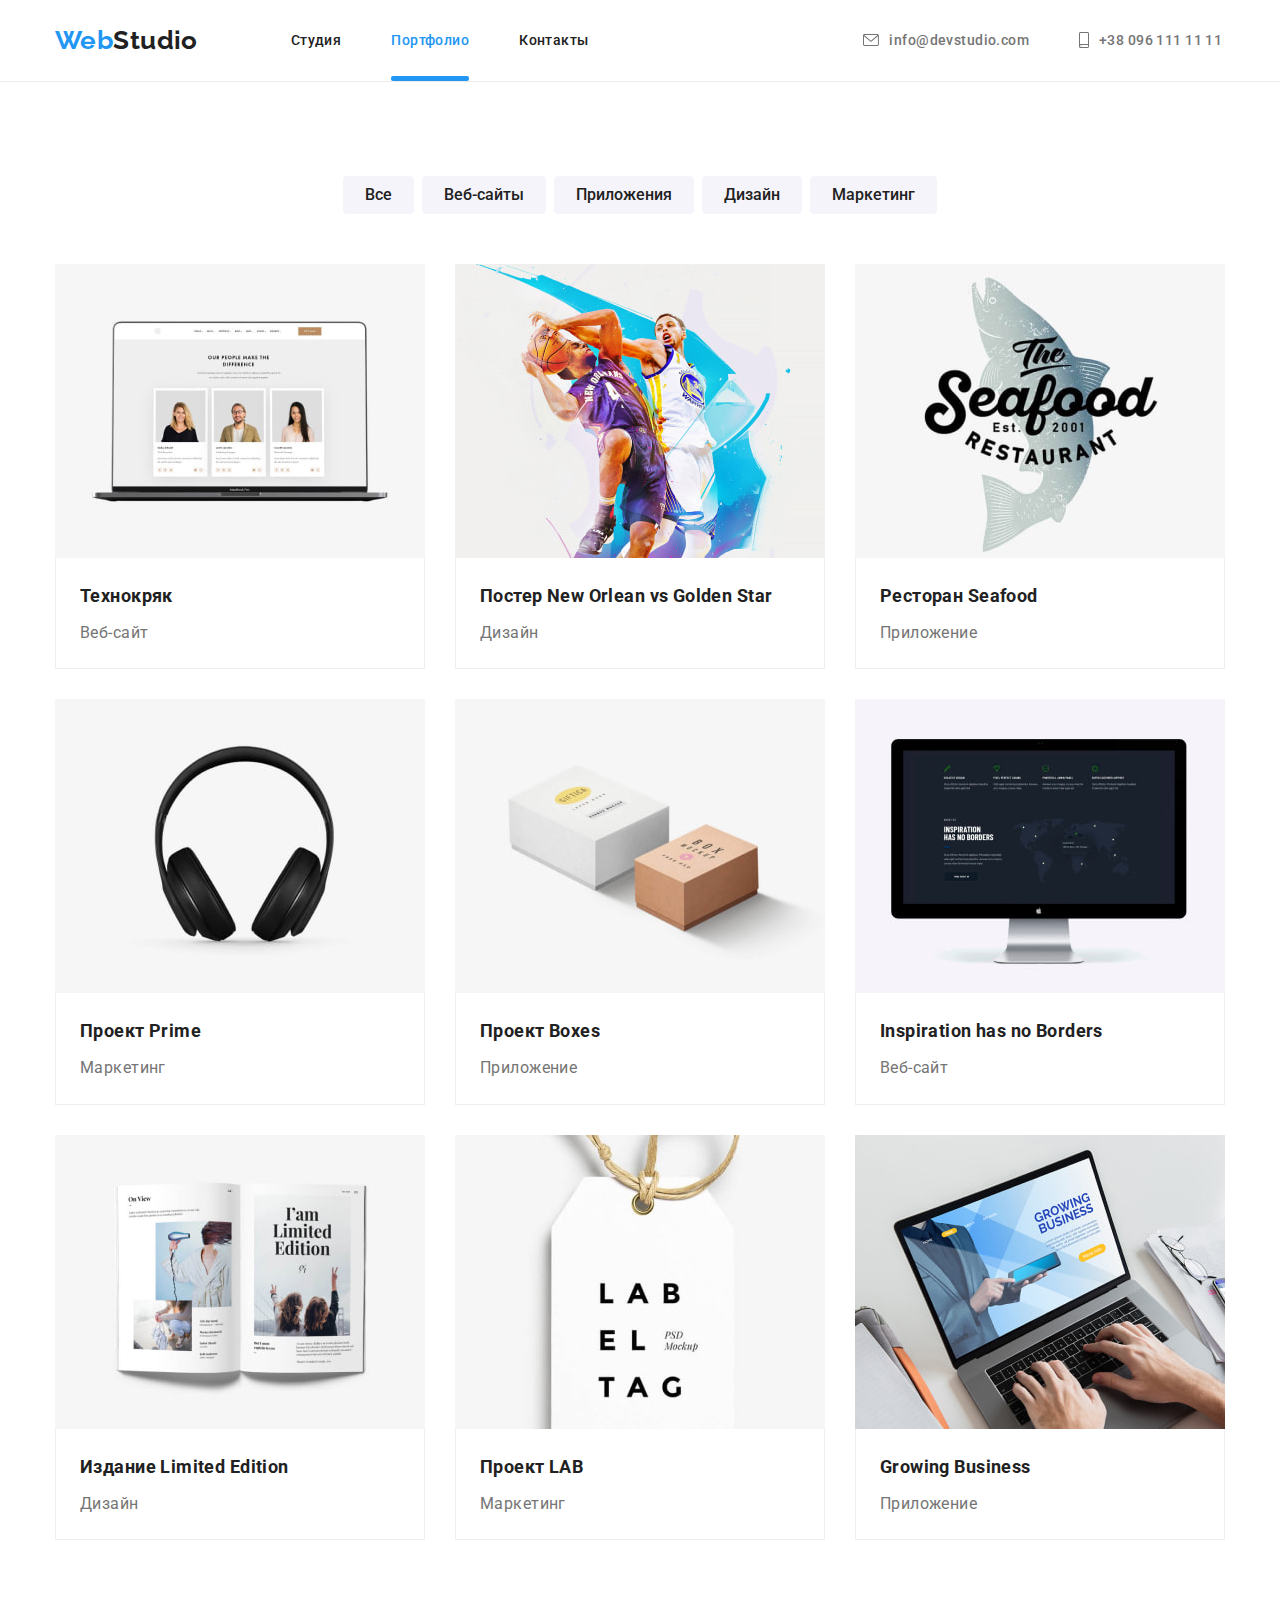
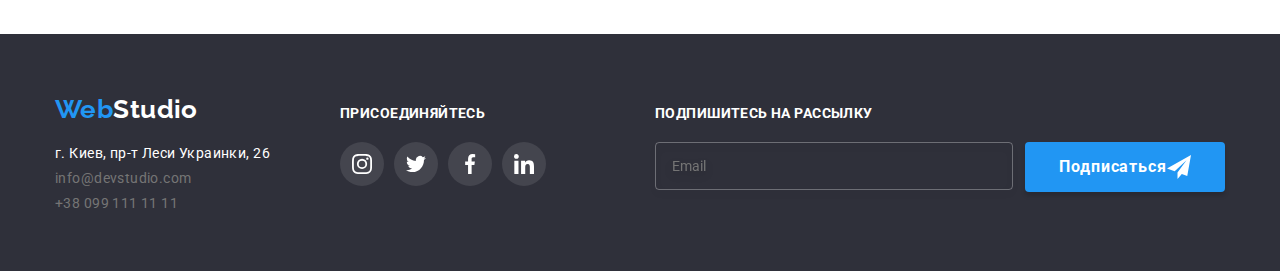
==== portfolio.html @ 483b67fe "hw8" ====
<!DOCTYPE html>
<html lang="ru">
<head>
    <meta charset="UTF-8">
    <meta http-equiv="X-UA-Compatible" content="IE=edge">
    <meta name="viewport" content="width=device-width, initial-scale=1.0">
    <title>WebStudio</title>
    
    <link rel="stylesheet" href="https://cdnjs.cloudflare.com/ajax/libs/modern-normalize/1.1.0/modern-normalize.min.css">

    <link rel="preconnect" href="https://fonts.googleapis.com">
    <link rel="preconnect" href="https://fonts.gstatic.com" crossorigin>
    <link href="https://fonts.googleapis.com/css2?family=Raleway:wght@700&family=Roboto:wght@400;500;700;900&display=swap" rel="stylesheet">

    <link rel="stylesheet" href="./css/main.min.css">
</head>
<body>
<!-- Шапка -->
    <header class="page-header">
        <div class="conteiner">
            <nav class="site-nav">
                <a href="./index.html" class="site-nav__logo"><span>Web</span>Studio</a>
                <button class="menu__button" type="button" aria-expanded="false" data-menu-button>
                    <svg width="44" height="44" aria-label="Мобильное меню">
                        <use class="icon-menu" href="./image/icon.svg#menu"></use>
                        <use class="icon-close" href="./image/icon.svg#close_m"></use>
                    </svg>
                </button>
                <div class="menu-list" data-menu>
                    <ul class="nav-list">
                        <li class="nav-list__item">
                            <a href="./index.html" class="nav-list__link">Студия</a>
                        </li>
                        <li class="nav-list__item">
                            <a href="./portfolio.html" class="nav-list__link current">Портфолио</a>
                        </li>
                        <li class="nav-list__item">
                            <a href="" class="nav-list__link">Контакты</a>
                        </li>
                    </ul>
                    <ul class="auth-nav">
                        <li class="auth-nav__item"> 
                            <a href="mailto:info@devstudio.com" class="auth-nav__link">
                                <svg class="auth-nav__icon" width="16" height="12">
                                    <use href="./image/icon.svg#mail"></use>
                                </svg>
                            info@devstudio.com</a>
                        </li>
                        <li class="auth-nav__item">
                            <a href="tel:+380961111111" class="auth-nav__link tel">
                                <svg class="auth-nav__icon" width="10" height="16">
                                    <use href="./image/icon.svg#smartphone"></use>
                                </svg>
                            +38 096 111 11 11</a>
                        </li>
                    </ul>
                    <ul class="social-phone">
                        <li class="social-phone__item">
                            <a href="" class="social-phone__link">Instagram</a>
                        </li>
                        <li class="social-phone__item">
                            <a href="" class="social-phone__link">Twitter</a>
                        </li>
                        <li class="social-phone__item">
                            <a href="" class="social-phone__link">Facebook</a>
                        </li>
                        <li class="social-phone__item">
                            <a href="" class="social-phone__link">LinkedIn</a>
                        </li>
                    </ul>
                </div>
            </nav>
        </div>
    </header>
        <main>
            <!-- PROJECT -->
            <section class="project section">
                <div class="conteiner ">
                    <ul class="project-list-btn">
                        <li class="project-list-btn__item"><button type="button" class="project__button">Все</button></li>
                        <li class="project-list-btn__item"><button type="button" class="project__button">Веб-сайты</button></li>
                        <li class="project-list-btn__item"><button type="button" class="project__button">Приложения</button></li>
                        <li class="project-list-btn__item"><button type="button" class="project__button">Дизайн</button></li>
                        <li class="project-list-btn__item"><button type="button" class="project__button">Маркетинг</button></li>
                    </ul>  
                    <ul class="project-list">
                        <li class="project-list__item">
                            <a href="" class="project-list__link thum">
                                <div class="project-list__thumb">
                                    <img 
                                    srcset="./image/macbook.jpg 1x, ./image/macbook2x.jpg 2x"
                                    src="./image/macbook.jpg" alt="macbook" width="370">
                                    <div class="project-cards__overlay">
                                    <p class="project-cards__text">Ресурс предлагает комплексные предложения с разным уровнем функционала и сервисов. 
                                        Все это позволит посетителю получить исчерпывающие сведения о компании или частном лице.</p>
                                    </div>                                                                                         
                                </div>
                                <div class="cards">
                                    <h2 class="cards__title">Технокряк</h2>
                                    <p class="cards__text">Веб-сайт</p>
                                </div>
                            </a>
                        </li>
                        <li class="project-list__item">
                            <a href="" class="project-list__link thum">
                                <div class="project-list__thumb">
                                    <img 
                                    srcset="./image/basketball.jpg 1x, ./image/basketball2x.jpg 2x"
                                    src="./image/basketball.jpg" alt="basketball" width="370">
                                    <div class="project-cards__overlay">
                                        <p class="project-cards__text">Ресурс предлагает комплексные предложения с разным уровнем функционала и сервисов. 
                                        Все это позволит посетителю получить исчерпывающие сведения о компании или частном лице.</p>
                                    </div>                                                                                          
                                </div>
                                <div class="cards">
                                    <h2 class="cards__title">Постер New Orlean vs Golden Star</h2>
                                    <p class="cards__text">Дизайн</p>
                                </div>
                            </a>
                        </li>
                        <li class="project-list__item">
                            <a href="" class="project-list__link thum">
                                    <div class="project-list__thumb">
                                        <img 
                                        srcset="./image/fish.jpg 1x, ./image/fish2x.jpg 2x"
                                        src="./image/fish.jpg" alt="fish" width="370">
                                        <div class="project-cards__overlay">
                                            <p class="project-cards__text">Ресурс предлагает комплексные предложения с разным уровнем функционала и сервисов. 
                                        Все это позволит посетителю получить исчерпывающие сведения о компании или частном лице.</p>
                                    </div>                                                                                          
                                </div>
                                <div class="cards">
                                    <h2 class="cards__title">Ресторан Seafood</h2>
                                    <p class="cards__text">Приложение</p>
                                </div>
                            </a>
                        </li>
                        <li class="project-list__item">
                            <a href="" class="project-list__link thum">
                                    <div class="project-list__thumb">
                                        <img 
                                        srcset="./image/headphones.jpg 1x, ./image/headphones2x.jpg 2x"
                                        src="./image/headphones.jpg" alt="headphones" width="370">
                                        <div class="project-cards__overlay">
                                            <p class="project-cards__text">Ресурс предлагает комплексные предложения с разным уровнем функционала и сервисов. 
                                        Все это позволит посетителю получить исчерпывающие сведения о компании или частном лице.</p>
                                    </div>                                                                                          
                                </div>
                                <div class="cards">
                                    <h2 class="cards__title">Проект Prime</h2>
                                    <p class="cards__text">Маркетинг</p>
                                </div>
                            </a> 
                        </li>
                        <li class="project-list__item">
                            <a href="" class="project-list__link thum">
                                    <div class="project-list__thumb">
                                        <img 
                                        srcset="./image/brick.jpg 1x, ./image/brick2x.jpg 2x"
                                        src="./image/brick.jpg" alt="brick" width="370">
                                        <div class="project-cards__overlay">
                                            <p class="project-cards__text">Ресурс предлагает комплексные предложения с разным уровнем функционала и сервисов. 
                                        Все это позволит посетителю получить исчерпывающие сведения о компании или частном лице.</p>
                                    </div>                                                                                          
                                </div>
                                <div class="cards">
                                    <h2 class="cards__title">Проект Boxes</h2>
                                    <p class="cards__text">Приложение</p>
                                </div>
                            </a>                            
                        </li>
                        <li class="project-list__item">
                            <a href="" class="project-list__link thum">
                                    <div class="project-list__thumb">
                                        <img 
                                        srcset="./image/imac.jpg 1x, ./image/imac2x.jpg 2x"
                                        src="./image/imac.jpg" alt="imac" width="370">
                                        <div class="project-cards__overlay">
                                            <p class="project-cards__text">Ресурс предлагает комплексные предложения с разным уровнем функционала и сервисов. 
                                    Все это позволит посетителю получить исчерпывающие сведения о компании или частном лице.</p>
                                </div>                                                                                          
                            </div>
                                <div class="cards">
                                    <h2 class="cards__title">Inspiration has no Borders</h2>
                                    <p class="cards__text">Веб-сайт</p>
                                    
                                </div>
                            </a>
                        </li>
                        <li class="project-list__item">
                            <a href="" class="project-list__link thum">
                                <div class="project-list__thumb">
                                    <img 
                                    srcset="./image/newspaper.jpg 1x, ./image/newspaper2x.jpg 2x"
                                    src="./image/newspaper.jpg" alt="newspaper" width="370">
                                    <div class="project-cards__overlay">
                                        <p class="project-cards__text">Ресурс предлагает комплексные предложения с разным уровнем функционала и сервисов. 
                                        Все это позволит посетителю получить исчерпывающие сведения о компании или частном лице.</p>
                                    </div>                                                                                          
                                </div>
                                <div class="cards">
                                    <h2 class="cards__title">Издание Limited Edition</h2>
                                    <p class="cards__text">Дизайн</p>
                                </div>
                            </a>
                        </li>
                        <li class="project-list__item">
                            <a href="" class="project-list__link thum">
                                <div class="project-list__thumb">
                                    <img 
                                    srcset="./image/badge.jpg 1x, ./image/badge2x.jpg 2x"
                                    src="./image/badge.jpg" alt="badge" width="370">
                                    <div class="project-cards__overlay">
                                        <p class="project-cards__text">Ресурс предлагает комплексные предложения с разным уровнем функционала и сервисов. 
                                        Все это позволит посетителю получить исчерпывающие сведения о компании или частном лице.</p>
                                    </div>                                                                                          
                                </div>
                                <div class="cards">
                                    <h2 class="cards__title">Проект LAB</h2>
                                    <p class="cards__text">Маркетинг</p>
                                </div>
                            </a>
                        </li>
                        <li class="project-list__item">
                            <a href="" class="project-list__link thum">
                                <div class="project-list__thumb">
                                    <img 
                                    srcset="./image/notebook.jpg 1x, ./image/notebook2x.jpg 2x"
                                    src="./image/notebook.jpg" alt="notebook" width="370">
                                    <div class="project-cards__overlay">
                                        <p class="project-cards__text">Ресурс предлагает комплексные предложения с разным уровнем функционала и сервисов. 
                                        Все это позволит посетителю получить исчерпывающие сведения о компании или частном лице.</p>
                                    </div>                                                                                          
                                </div>
                                <div class="cards">
                                    <h2 class="cards__title">Growing Business</h2>
                                    <p class="cards__text">Приложение</p>
                                </div>
                            </a>
                        </li>
                    </ul>
                </div>
            </section>
        </main>
<!-- Подвал -->
    <footer class="footer">
        <div class="conteiner flex">
            <div class="footer__info">
                <a href="./index.html" class="footer__logo"><span>Web</span>Studio</a>
                <address>
                    <ul class="footer__list">          
                        <li class="footer__item"><a href="https://goo.gl/maps/twE77rKZQX3kb6928" class="footer__address">г. Киев, пр-т Леси Украинки, 26</a></li>
                        <li class="footer__item"><a href="mailto:info@devstudio.com" class="footer__link">info@devstudio.com</a></li>
                        <li class="footer__item"><a href="tel:+380991111111" class="footer__link">+38 099 111 11 11</a></li>
                    </ul>
                </address>
            </div>
            <div class="subscribe">
                <p class="subscribe__title">присоединяйтесь</p>
                <ul class="subscribe__list">
                    <li class="subscribe__item">
                        <a href="" class="subscribe__link">
                            <svg class="subscribe__icon" width="20" height="20">
                                <use href="./image/icon.svg#instagram"></use>
                            </svg>
                        </a>
                    </li>
                    <li class="subscribe__item">
                        <a href="" class="subscribe__link">
                            <svg class="subscribe__icon" width="20" height="20">
                                <use href="./image/icon.svg#twitter"></use>
                            </svg>
                        </a>
                    </li>
                    <li class="subscribe__item">
                        <a href="" class="subscribe__link">
                            <svg class="subscribe__icon" width="20" height="20">
                                <use href="./image/icon.svg#facebook"></use>
                            </svg>
                        </a>
                    </li>
                    <li class="subscribe__item">
                        <a href="" class="subscribe__link">
                            <svg class="subscribe__icon" width="20" height="20">
                                <use href="./image/icon.svg#linkedin"></use>
                            </svg>
                        </a>
                    </li>
                </ul>
            </div>
            <div class="newsletter">
                <p class="newsletter__title">Подпишитесь на рассылку</p>
                <form>
                    <div class="newsletter__form">
                        <input type="email" class="newsletter__input" name="email" placeholder="Email">
                        <button type="submit" class="button">Подписаться
                        <svg class="button__icon" width="24" height="24">
                            <use href="./image/icon.svg#telegram"></use>
                        </svg>
                        </button>
                </div>
                </form>
            </div>
        </div>
    </footer>  
    <script src="./js/mobile-menu.js"></script>
</body>
</html>
---- css/main.min.css ----
body{font-family:"Roboto",sans-serif;letter-spacing:.03em;font-size:14px;color:#757575}h1,h2,h3,h4,h5,h6,p{margin:0;padding:0}ul,li{margin:0;padding:0}a{text-decoration:none}li{list-style-type:none}.button{display:-webkit-inline-box;display:-ms-inline-flexbox;display:inline-flex;-webkit-box-align:center;-ms-flex-align:center;align-items:center;-webkit-box-pack:center;-ms-flex-pack:center;justify-content:center;width:200px;height:50px;font-weight:700;font-size:16px;line-height:1.7;letter-spacing:.06em;border:none;border-radius:4px;cursor:pointer;color:#fff;background-color:#2196f3;-webkit-box-shadow:0px 4px 4px rgba(0,0,0,.15);box-shadow:0px 4px 4px rgba(0,0,0,.15)}.project{display:block}.project-list-btn{display:-webkit-box;display:-ms-flexbox;display:flex;margin-top:0;margin-bottom:50px}.project-list-btn__item:not(:last-child){margin-right:8px}@media screen and (max-width: 767px){.project-list-btn{-ms-flex-wrap:wrap;flex-wrap:wrap}.project-list-btn__item:not(:nth-last-child(-n+2)){margin-bottom:15px}}@media screen and (min-width: 768px){.project-list-btn{-webkit-box-pack:center;-ms-flex-pack:center;justify-content:center}}.project__button{padding:6px 22px;border-radius:4px;border:none;font-weight:500;font-size:16px;line-height:1.6;cursor:pointer;color:#212121;background:#f5f4fa;-webkit-transition:background-color 250ms cubic-bezier(0.4, 0, 0.2, 1),color 250ms cubic-bezier(0.4, 0, 0.2, 1),-webkit-box-shadow 250ms cubic-bezier(0.4, 0, 0.2, 1);transition:background-color 250ms cubic-bezier(0.4, 0, 0.2, 1),color 250ms cubic-bezier(0.4, 0, 0.2, 1),-webkit-box-shadow 250ms cubic-bezier(0.4, 0, 0.2, 1);transition:background-color 250ms cubic-bezier(0.4, 0, 0.2, 1),color 250ms cubic-bezier(0.4, 0, 0.2, 1),box-shadow 250ms cubic-bezier(0.4, 0, 0.2, 1);transition:background-color 250ms cubic-bezier(0.4, 0, 0.2, 1),color 250ms cubic-bezier(0.4, 0, 0.2, 1),box-shadow 250ms cubic-bezier(0.4, 0, 0.2, 1),-webkit-box-shadow 250ms cubic-bezier(0.4, 0, 0.2, 1)}.project__button:focus,.project__button:hover{color:#fff;background-color:#2196f3;-webkit-box-shadow:0px 3px 1px rgba(0,0,0,.1),0px 1px 2px rgba(0,0,0,.08),0px 2px 2px rgba(0,0,0,.12);box-shadow:0px 3px 1px rgba(0,0,0,.1),0px 1px 2px rgba(0,0,0,.08),0px 2px 2px rgba(0,0,0,.12)}.project-list{margin-right:auto;margin-left:auto}.project-list__item{display:block;background-color:#fff}.project-list__thumb{position:relative;overflow:hidden}.project-list__link{display:block;text-decoration:none;-webkit-transition:-webkit-box-shadow 250ms cubic-bezier(0.4, 0, 0.2, 1);transition:-webkit-box-shadow 250ms cubic-bezier(0.4, 0, 0.2, 1);transition:box-shadow 250ms cubic-bezier(0.4, 0, 0.2, 1);transition:box-shadow 250ms cubic-bezier(0.4, 0, 0.2, 1), -webkit-box-shadow 250ms cubic-bezier(0.4, 0, 0.2, 1)}@media screen and (max-width: 767px){.project-list__item:not(:last-child){margin-bottom:30px}}@media screen and (min-width: 768px){.project-list{display:-webkit-box;display:-ms-flexbox;display:flex;-ms-flex-wrap:wrap;flex-wrap:wrap;margin:-15px}.project-list__item{width:calc((100% - 60px)/2);margin:15px}}@media screen and (min-width: 1200px){.project-list__item{width:calc((100% - 90px)/3);margin:15px}}.project-cards__overlay{position:absolute;width:100%;height:100%;top:0;left:0;background-color:rgba(33,150,243,.9);-webkit-transition:-webkit-transform 250ms cubic-bezier(0.4, 0, 0.2, 1);transition:-webkit-transform 250ms cubic-bezier(0.4, 0, 0.2, 1);transition:transform 250ms cubic-bezier(0.4, 0, 0.2, 1);transition:transform 250ms cubic-bezier(0.4, 0, 0.2, 1), -webkit-transform 250ms cubic-bezier(0.4, 0, 0.2, 1);-webkit-transform:translateY(101%);transform:translateY(101%)}.project-cards__text{position:absolute;top:63px;left:24px;bottom:63px;right:24px;font-size:18px;line-height:1.5;letter-spacing:.03em;color:#fff}.thum:hover .project-cards__overlay,.thum:focus .project-cards__overlay{-webkit-transform:translateY(0%);transform:translateY(0%)}.cards{padding:20px 24px;border-left:1px solid #eee;border-right:1px solid #eee;border-bottom:1px solid #eee}.cards__title{margin-bottom:4px;font-weight:700;font-size:18px;line-height:2;color:#212121}.cards__text{font-size:16px;line-height:1.9;color:#757575}.project-list__link:focus,.project-list__link:hover{-webkit-box-shadow:0px 1px 1px rgba(0,0,0,.12),0px 4px 4px rgba(0,0,0,.06),1px 4px 6px rgba(0,0,0,.16);box-shadow:0px 1px 1px rgba(0,0,0,.12),0px 4px 4px rgba(0,0,0,.06),1px 4px 6px rgba(0,0,0,.16)}.page-header{position:relative;border-bottom:1px solid #ececec}.site-nav{display:-webkit-box;display:-ms-flexbox;display:flex;-webkit-box-align:center;-ms-flex-align:center;align-items:center}@media screen and (max-width: 767px){.site-nav{-webkit-box-pack:justify;-ms-flex-pack:justify;justify-content:space-between}}.site-nav__logo{display:inline-block;padding:25px 0;font-family:"Raleway";font-weight:700;font-size:26px;line-height:1.2;color:#212121}.site-nav__logo span{color:#2196f3}.menu__button{display:-webkit-inline-box;display:-ms-inline-flexbox;display:inline-flex;padding:0;margin:0;border:none;z-index:3;background-color:rgba(0,0,0,0)}.menu__button .icon-close{display:none}.menu__button.is-open .icon-close{display:block}.menu__button.is-open .icon-menu{display:none}@media screen and (min-width: 768px){.menu__button{display:none}}@media screen and (max-width: 767px){.menu-list{display:none;-webkit-box-align:stretch;-ms-flex-align:stretch;align-items:stretch;z-index:2}.menu-list.is-open{display:block}.menu-list{position:absolute;top:0;left:0;width:100%;padding:48px 40px;border-bottom:2px solid #757575;background-color:#fff}}@media screen and (min-width: 768px){.menu-list{display:-webkit-box;display:-ms-flexbox;display:flex;-webkit-box-align:center;-ms-flex-align:center;align-items:center}}.nav-list__link{position:relative;font-weight:500;font-size:14px;line-height:1.5;color:#212121;-webkit-transition:color 250ms cubic-bezier(0.4, 0, 0.2, 1);transition:color 250ms cubic-bezier(0.4, 0, 0.2, 1)}.nav-list__link:hover,.nav-list__link:focus{color:#2196f3}.nav-list__link.current{color:#2196f3}@media screen and (min-width: 768px){.nav-list{display:-webkit-box;display:-ms-flexbox;display:flex;margin-left:80px}.nav-list__item:not(:last-child){margin-right:50px}.nav-list__link{padding:32px 0}.nav-list .current::after{position:absolute;content:"";display:block;width:100%;height:5px;bottom:-1px;border-radius:2px;background-color:#2196f3}}@media screen and (min-width: 1200px){.nav-list{display:-webkit-box;display:-ms-flexbox;display:flex;margin-left:93px}}.auth-nav__link{display:-webkit-inline-box;display:-ms-inline-flexbox;display:inline-flex;-webkit-box-align:center;-ms-flex-align:center;align-items:center;font-weight:500;font-size:14px;line-height:1.5;color:#757575;-webkit-transition:color 250ms cubic-bezier(0.4, 0, 0.2, 1);transition:color 250ms cubic-bezier(0.4, 0, 0.2, 1)}.auth-nav__link:focus,.auth-nav__link:hover{color:#2196f3}.auth-nav__icon{fill:currentColor;margin-right:10px}@media screen and (max-width: 767px){.auth-nav{display:-webkit-box;display:-ms-flexbox;display:flex;-webkit-box-orient:vertical;-webkit-box-direction:reverse;-ms-flex-direction:column-reverse;flex-direction:column-reverse;margin-bottom:64px}.auth-nav__link{font-size:24px}.auth-nav__link.tel{margin-bottom:32px;font-size:34px}.auth-nav__icon{display:none}}@media screen and (min-width: 767px)and (max-width: 1199px){.auth-nav{margin-left:87px}.auth-nav__item:not(:last-child){margin-bottom:10px}.auth-nav__link{font-size:12px}.auth-nav__icon{margin-right:8px}}@media screen and (min-width: 1200px){.auth-nav{display:-webkit-box;display:-ms-flexbox;display:flex;margin-left:275px}.auth-nav__icon{margin-right:10px}.auth-nav__item:not(:last-child){margin-right:50px}}.social-phone{display:-webkit-box;display:-ms-flexbox;display:flex;-webkit-box-pack:center;-ms-flex-pack:center;justify-content:center}.social-phone__item{padding-left:10px;padding-right:10px}.social-phone__item:not(:last-child){border-right:1px solid rgba(33,33,33,.2)}.social-phone__link{font-weight:500;font-size:18px;line-height:1.2;color:#2196f3}@media screen and (min-width: 767px){.social-phone{display:none}}.hero{height:auto;margin:0 auto;background-color:#2f303a;background-position:center;background-repeat:no-repeat;background-size:cover;text-align:center;padding:118px 0}.hero__title{max-width:360px;font-size:26px;line-height:1.8;margin:0 auto;font-weight:900;letter-spacing:.06em;text-transform:uppercase;color:#fff;margin-bottom:30px}@media screen and (max-width: 767px){.hero{max-width:480px;background-image:-webkit-gradient(linear, left top, right top, from(rgba(47, 48, 58, 0.4)), to(rgba(47, 48, 58, 0.4))),url(../image/hero-phone.jpg);background-image:linear-gradient(to right, rgba(47, 48, 58, 0.4), rgba(47, 48, 58, 0.4)),url(../image/hero-phone.jpg)}}@media screen and (max-width: 767px)and (min-device-pixel-ratio: 2),screen and (max-width: 767px)and (-webkit-min-device-pixel-ratio: 2),screen and (max-width: 767px)and (min-resolution: 192dpi),screen and (max-width: 767px)and (min-resolution: 2dppx){.hero{background-image:-webkit-gradient(linear, left top, right top, from(rgba(47, 48, 58, 0.4)), to(rgba(47, 48, 58, 0.4))),url(../image/hero-phone2x.jpg);background-image:linear-gradient(to right, rgba(47, 48, 58, 0.4), rgba(47, 48, 58, 0.4)),url(../image/hero-phone2x.jpg)}}@media screen and (min-width: 768px){.hero{max-width:768px;background-image:-webkit-gradient(linear, left top, right top, from(rgba(47, 48, 58, 0.4)), to(rgba(47, 48, 58, 0.4))),url(../image/hero-tablet.jpg);background-image:linear-gradient(to right, rgba(47, 48, 58, 0.4), rgba(47, 48, 58, 0.4)),url(../image/hero-tablet.jpg)}}@media screen and (min-width: 768px)and (min-device-pixel-ratio: 2),screen and (min-width: 768px)and (-webkit-min-device-pixel-ratio: 2),screen and (min-width: 768px)and (min-resolution: 192dpi),screen and (min-width: 768px)and (min-resolution: 2dppx){.hero{background-image:-webkit-gradient(linear, left top, right top, from(rgba(47, 48, 58, 0.4)), to(rgba(47, 48, 58, 0.4))),url(../image/hero-tablet2x.jpg);background-image:linear-gradient(to right, rgba(47, 48, 58, 0.4), rgba(47, 48, 58, 0.4)),url(../image/hero-tablet2x.jpg)}}@media screen and (min-width: 1200px){.hero{max-width:1200px;background-image:-webkit-gradient(linear, left top, right top, from(rgba(47, 48, 58, 0.4)), to(rgba(47, 48, 58, 0.4))),url(../image/hero.jpg);background-image:linear-gradient(to right, rgba(47, 48, 58, 0.4), rgba(47, 48, 58, 0.4)),url(../image/hero.jpg)}}@media screen and (min-width: 1200px)and (min-device-pixel-ratio: 2),screen and (min-width: 1200px)and (-webkit-min-device-pixel-ratio: 2),screen and (min-width: 1200px)and (min-resolution: 192dpi),screen and (min-width: 1200px)and (min-resolution: 2dppx){.hero{background-image:-webkit-gradient(linear, left top, right top, from(rgba(47, 48, 58, 0.4)), to(rgba(47, 48, 58, 0.4))),url(../image/hero2x.jpg);background-image:linear-gradient(to right, rgba(47, 48, 58, 0.4), rgba(47, 48, 58, 0.4)),url(../image/hero2x.jpg)}}@media screen and (min-width: 1200px){.hero__title{max-width:696px;font-size:44px;line-height:1.4}}.backdrop{position:fixed;z-index:5;top:0;left:0;width:100%;height:100%;background-color:rgba(0,0,0,.5);opacity:1;-webkit-transition:opacity 500ms linear;transition:opacity 500ms linear}.backdrop.is-hidden{opacity:0;pointer-events:none;-webkit-transform:scale(0.5);transform:scale(0.5)}.is-hidden .modal{-webkit-transform:translate(-50%, -50%) scale(0.1);transform:translate(-50%, -50%) scale(0.1)}.modal{position:absolute;top:50%;left:50%;width:350px;padding:40px;border-radius:4px;-webkit-box-shadow:0px 1px 3px rgba(0,0,0,.12),0px 1px 1px rgba(0,0,0,.14),0px 2px 1px rgba(0,0,0,.2);box-shadow:0px 1px 3px rgba(0,0,0,.12),0px 1px 1px rgba(0,0,0,.14),0px 2px 1px rgba(0,0,0,.2);background-color:#fff;-webkit-transform:translate(-50%, -50%) scale(1);transform:translate(-50%, -50%) scale(1);-webkit-transition:-webkit-transform 500ms linear;transition:-webkit-transform 500ms linear;transition:transform 500ms linear;transition:transform 500ms linear, -webkit-transform 500ms linear}@media screen and (min-width: 480px){.modal{width:450px}}@media screen and (min-width: 1200px){.modal{min-width:528px;min-height:581px}}.modal__button-close{position:absolute;right:8px;top:13px;padding:0;margin:0;width:30px;height:30px;border-radius:50%;background-color:#fff;border:1px solid rgba(0,0,0,.1)}.modal__button-close:hover{fill:#2196f3}.form{display:-webkit-box;display:-ms-flexbox;display:flex;-webkit-box-orient:vertical;-webkit-box-direction:normal;-ms-flex-direction:column;flex-direction:column}.form__text{margin-bottom:12px;font-weight:700;font-size:20px;line-height:1.2;text-align:center;letter-spacing:.03em;color:#212121}.form-list{position:relative;display:-webkit-box;display:-ms-flexbox;display:flex;-webkit-box-orient:vertical;-webkit-box-direction:normal;-ms-flex-direction:column;flex-direction:column}.form-list__label{margin-bottom:4px;font-size:12px;line-height:1.2;letter-spacing:.01em}.form-list__input{outline:none;position:relative;margin-bottom:10px;padding:11px 12px 11px 42px;border-radius:4px;border:1px solid rgba(33,33,33,.2);-webkit-transition:border-color 250ms 250ms cubic-bezier(0.4, 0, 0.2, 1);transition:border-color 250ms 250ms cubic-bezier(0.4, 0, 0.2, 1)}.form-list__input:focus{border-color:#2196f3}.form-list__input:focus+.form-list__icon{fill:#2196f3}.form-list__icon{position:absolute;top:30px;left:12px;-webkit-transition:fill 250ms .form-list__icon transitions;transition:fill 250ms .form-list__icon transitions}.form-modal{display:-webkit-box;display:-ms-flexbox;display:flex;-webkit-box-orient:vertical;-webkit-box-direction:normal;-ms-flex-direction:column;flex-direction:column}.form-modal__label{margin-bottom:4px;font-size:12px;line-height:1.2;letter-spacing:.01em}.form-modal .button{margin-right:auto;margin-left:auto}.form-modal__textarea{outline:none;position:relative;margin-bottom:20px;padding:12px 16px;resize:none;border-radius:4px;border:1px solid rgba(33,33,33,.2);-webkit-transition:border-color 250ms 250ms cubic-bezier(0.4, 0, 0.2, 1);transition:border-color 250ms 250ms cubic-bezier(0.4, 0, 0.2, 1)}.form-modal__textarea::-webkit-input-placeholder{font-size:12px;line-height:1.2;letter-spacing:.01em;color:rgba(117,117,117,.5)}.form-modal__textarea::-moz-placeholder{font-size:12px;line-height:1.2;letter-spacing:.01em;color:rgba(117,117,117,.5)}.form-modal__textarea:-ms-input-placeholder{font-size:12px;line-height:1.2;letter-spacing:.01em;color:rgba(117,117,117,.5)}.form-modal__textarea::-ms-input-placeholder{font-size:12px;line-height:1.2;letter-spacing:.01em;color:rgba(117,117,117,.5)}.form-modal__textarea::placeholder{font-size:12px;line-height:1.2;letter-spacing:.01em;color:rgba(117,117,117,.5)}.form-modal__textarea:focus{border-color:#2196f3}.agreement{position:relative;display:-webkit-box;display:-ms-flexbox;display:flex;margin-bottom:30px}.agreement__checkbox{position:absolute;width:1px;height:1px;margin:-1px;left:20px;top:20px;border:0;padding:0;clip:rect(0 0 0 0);overflow:hidden}.agreement__label{margin-left:36px}.agreement__link{display:inline-block;line-height:1.8;color:#2196f3}.agreement__icon{position:absolute;display:inline-block;content:"";top:50%;width:16px;height:15px;margin-left:12px;-webkit-transform:translateY(-50%);transform:translateY(-50%);border-radius:3px;border:2px solid #212121;-webkit-transition:background-color 250ms 250ms cubic-bezier(0.4, 0, 0.2, 1),border-color 250ms 250ms cubic-bezier(0.4, 0, 0.2, 1);transition:background-color 250ms 250ms cubic-bezier(0.4, 0, 0.2, 1),border-color 250ms 250ms cubic-bezier(0.4, 0, 0.2, 1)}@media screen and (max-width: 1199px){.agreement__label{margin-left:24px;font-size:12px;line-height:1.2}.agreement__icon{margin-left:0}}.agreement__checkbox:checked~.agreement__icon{background-image:url(../image/icon\ check.svg);background-color:#2196f3;border-color:#2196f3;background-size:contain}.feature__title{display:none}.feature-list__icon{display:-webkit-box;display:-ms-flexbox;display:flex;-webkit-box-pack:center;-ms-flex-pack:center;justify-content:center;-webkit-box-align:center;-ms-flex-align:center;align-items:center;height:120px;margin-bottom:30px;border-radius:4px;background-color:#f5f4fa}.feature-list__title{margin-top:0;margin-bottom:10px;text-transform:uppercase;text-align:center;font-weight:700;font-size:14px;line-height:1.2;color:#212121}.feature-list__text{line-height:1.7}@media screen and (max-width: 767px){.feature-list__item{margin-right:auto;margin-left:auto}.feature-list__item:not(:last-child){margin-bottom:30px}}@media screen and (min-width: 768px){.feature-list{display:-webkit-box;display:-ms-flexbox;display:flex;-ms-flex-wrap:wrap;flex-wrap:wrap;margin:-15px}.feature-list__item{width:calc((100% - 60px)/2);margin:15px}.feature-list__title{text-align:start}}@media screen and (min-width: 1200px){.feature-list{display:-webkit-box;display:-ms-flexbox;display:flex;margin:-15px}.feature-list__item{width:calc((100% - 120px)/4);margin:15px}}.work{display:none}@media screen and (min-width: 1200px){.work{display:block}}.work.section{padding-top:0}.work__title{font-weight:700;font-size:36px;line-height:1.2;text-align:center;color:#212121;margin-top:0;margin-bottom:50px}.work-list{display:-webkit-box;display:-ms-flexbox;display:flex;-webkit-box-pack:center;-ms-flex-pack:center;justify-content:center}.work-list__item{margin-right:30px}.work-list__item:last-child{margin-right:0}.work-list__thumb{position:relative;height:294px}.work-list__thumb--text{display:-webkit-box;display:-ms-flexbox;display:flex;position:absolute;width:100%;height:70px;left:0;bottom:0;-webkit-box-align:center;-ms-flex-align:center;align-items:center;-webkit-box-pack:center;-ms-flex-pack:center;justify-content:center;background-color:rgba(47,48,58,.8)}.work-list__thumb--text p{font-weight:700;font-size:14px;line-height:1.2;letter-spacing:.03em;text-transform:uppercase;color:#fff}.team{background-color:#f5f4fa}.team__title{font-weight:700;font-size:36px;line-height:1.2;text-align:center;color:#212121;margin-top:0;margin-bottom:50px}.team-list__item{margin-right:auto;margin-left:auto;margin-bottom:30px;text-align:center;padding-bottom:24px;-webkit-box-shadow:0px 1px 3px rgba(0,0,0,.12),0px 1px 1px rgba(0,0,0,.14),0px 2px 1px rgba(0,0,0,.2);box-shadow:0px 1px 3px rgba(0,0,0,.12),0px 1px 1px rgba(0,0,0,.14),0px 2px 1px rgba(0,0,0,.2);border-radius:0px 0px 4px 4px;background-color:#fff}.team-list__people{margin-top:30px;margin-bottom:10px;font-weight:500;font-size:16px;line-height:1.2;color:#212121}.team-list__text{font-size:16px;line-height:1.2;margin-bottom:16px}@media screen and (min-width: 768px){.team-list{display:-webkit-box;display:-ms-flexbox;display:flex;-ms-flex-wrap:wrap;flex-wrap:wrap;margin:-15px}.team-list__item{width:calc((100% - 60px)/2);margin:15px}}@media screen and (min-width: 1200px){.team-list__item{width:calc((100% - 120px)/4);margin:15px}}.social-icon{display:-webkit-box;display:-ms-flexbox;display:flex;-webkit-box-pack:center;-ms-flex-pack:center;justify-content:center;padding:0}.social-icon__item{margin-right:10px}.social-icon__item:last-child{margin-right:0}.social-icon__link{display:block;width:44px;height:44px;padding:12px;border:none;border-radius:50%;background-color:rgba(255,255,255,.1);color:#afb1b8;-webkit-transition:background-color 250ms cubic-bezier(0.4, 0, 0.2, 1),color 250ms cubic-bezier(0.4, 0, 0.2, 1);transition:background-color 250ms cubic-bezier(0.4, 0, 0.2, 1),color 250ms cubic-bezier(0.4, 0, 0.2, 1)}.social-icon__link:focus,.social-icon__link:hover{background-color:#2196f3;color:#fff}.social-icon__svg{fill:currentColor}.clients__title{margin-bottom:30px;font-weight:700;font-size:36px;line-height:1.2;text-align:center;color:#212121}.clients-icon{display:-webkit-box;display:-ms-flexbox;display:flex;-ms-flex-wrap:wrap;flex-wrap:wrap;margin:-15px}.clients-icon__item{width:calc((100% - 60px)/2);margin:15px}.clients-icon__link{display:-webkit-box;display:-ms-flexbox;display:flex;-webkit-box-pack:center;-ms-flex-pack:center;justify-content:center;-webkit-box-align:center;-ms-flex-align:center;align-items:center;border-radius:4px;border:1px solid #afb1b8;height:92px;color:#afb1b8;-webkit-transition:border 250ms cubic-bezier(0.4, 0, 0.2, 1),color 250ms cubic-bezier(0.4, 0, 0.2, 1);transition:border 250ms cubic-bezier(0.4, 0, 0.2, 1),color 250ms cubic-bezier(0.4, 0, 0.2, 1)}.clients-icon__link:hover,.clients-icon__link:focus{color:#2196f3;border:1px solid #2196f3}.clients-icon__svg{fill:currentColor}@media screen and (min-width: 768px){.clients-icon__item{width:calc((100% - 90px)/3)}}@media screen and (min-width: 1200px){.clients-icon{-ms-flex-wrap:nowrap;flex-wrap:nowrap;-webkit-box-pack:center;-ms-flex-pack:center;justify-content:center}}.footer{background-color:#2f303a;margin:0 auto;padding:60px 0}@media screen and (max-width: 767px){.footer .conteiner{display:-webkit-box;display:-ms-flexbox;display:flex;-webkit-box-orient:vertical;-webkit-box-direction:normal;-ms-flex-direction:column;flex-direction:column;text-align:-webkit-center}.footer .conteiner .footer__logo{margin-bottom:20px}}@media screen and (min-width: 768px){.footer .conteiner{display:-webkit-box;display:-ms-flexbox;display:flex;-ms-flex-wrap:wrap;flex-wrap:wrap;-webkit-box-pack:center;-ms-flex-pack:center;justify-content:center}}@media screen and (min-width: 1200px){.footer .conteiner{-webkit-box-align:baseline;-ms-flex-align:baseline;align-items:baseline;-ms-flex-wrap:nowrap;flex-wrap:nowrap}}.footer__logo{font-family:"Raleway";color:#fff;font-weight:700;font-size:26px;line-height:1.2}.footer__logo span{color:#2196f3}.footer__list{margin-top:20px;font-style:normal}.footer__item{margin-bottom:9px}.footer__item:last-child{margin-bottom:0}.footer__address{color:#fff}.footer__link{color:#757575}@media screen and (max-width: 767px){.footer__list{margin-bottom:60px}}@media screen and (min-width: 768px)and (max-width: 1199px){.footer__info{margin-bottom:60px}}.subscribe__title{margin-bottom:20px;font-weight:700;font-size:14px;line-height:1.2;text-transform:uppercase;color:#fff}.subscribe__list{display:-webkit-box;display:-ms-flexbox;display:flex}.subscribe__item{margin-right:10px;width:44px;height:44px}.subscribe__item:last-child{margin-right:0}.subscribe__link{display:-webkit-box;display:-ms-flexbox;display:flex;-webkit-box-pack:center;-ms-flex-pack:center;justify-content:center;-webkit-box-align:center;-ms-flex-align:center;align-items:center;width:100%;height:100%;border-radius:50%;background-color:rgba(255,255,255,.1);color:#fff;-webkit-transition:background-color 250ms cubic-bezier(0.4, 0, 0.2, 1);transition:background-color 250ms cubic-bezier(0.4, 0, 0.2, 1)}.subscribe__link:hover,.subscribe__link:focus{background-color:#2196f3}.subscribe__icon{fill:currentColor}@media screen and (max-width: 767px){.subscribe__list{-webkit-box-pack:center;-ms-flex-pack:center;justify-content:center;margin-bottom:60px}}@media screen and (min-width: 768px){.subscribe{margin-left:165px}}@media screen and (min-width: 1200px){.subscribe{margin-left:70px}}.newsletter__title{margin-bottom:20px;font-weight:700;font-size:14px;line-height:1.2;letter-spacing:.03em;text-transform:uppercase;color:#fff}.newsletter__input{display:block;width:100%;padding:15px 16px;border-radius:4px;margin-bottom:20px;border:1px solid rgba(255,255,255,.3);outline:none;-webkit-filter:drop-shadow(0px 4px 4px rgba(0, 0, 0, 0.15));filter:drop-shadow(0px 4px 4px rgba(0, 0, 0, 0.15));background-color:rgba(0,0,0,0);color:#fff}@media screen and (max-width: 767px){.newsletter{width:100%}}@media screen and (min-width: 768px)and (max-width: 1199px){.newsletter{width:60%;text-align:center}}@media screen and (min-width: 1200px){.newsletter{margin-left:auto;text-align:start}.newsletter__input{width:358px}.newsletter__form{display:-webkit-box;display:-ms-flexbox;display:flex}}.newsletter__form .button{margin-left:12px}.button__icon{fill:currentColor}.conteiner{margin:0 auto;padding:0 15px}@media screen and (max-width: 767px){.conteiner{max-width:480px}}@media screen and (min-width: 768px){.conteiner{width:768px}}@media screen and (min-width: 1200px){.conteiner{width:1200px}}.section{padding-top:60px;padding-bottom:60px}@media screen and (min-width: 1200px){.section{padding-top:94px;padding-bottom:94px}}img{display:block;width:100%;height:auto}/*# sourceMappingURL=main.min.css.map */
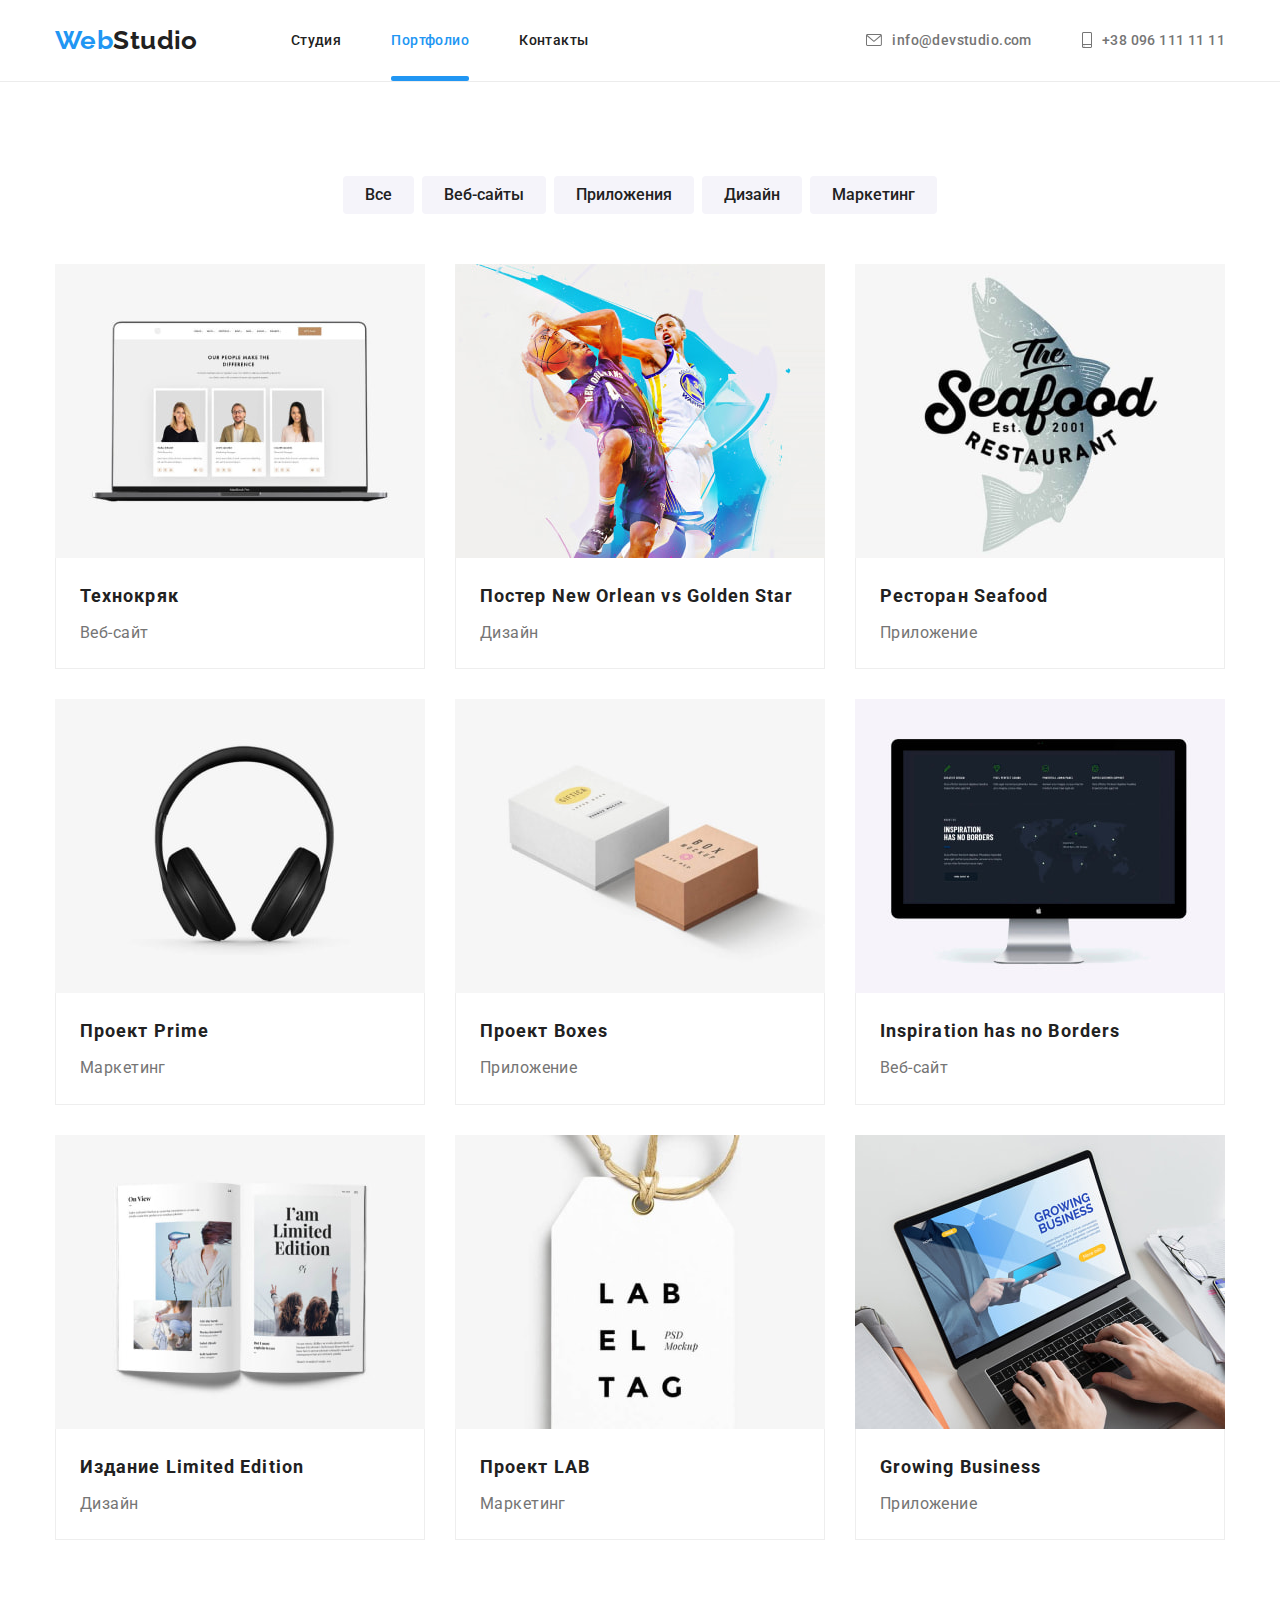
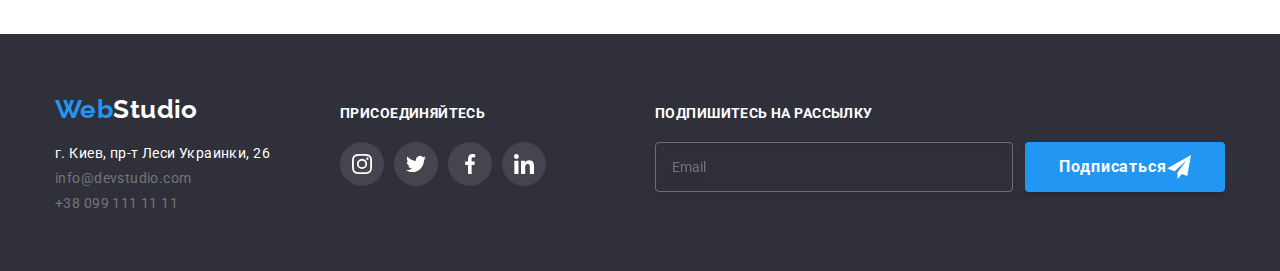
==== commit b9e2690c: "update hw8" ====
--- a/portfolio.html
+++ b/portfolio.html
@@ -87,9 +87,10 @@
                         <li class="project-list__item">
                             <a href="" class="project-list__link thum">
                                 <div class="project-list__thumb">
-                                    <img 
-                                    srcset="./image/macbook.jpg 1x, ./image/macbook2x.jpg 2x"
-                                    src="./image/macbook.jpg" alt="macbook" width="370">
+                                    <picture>
+                                        <img srcset="./image/macbook.jpg 1x, ./image/macbook2x.jpg 2x"
+                                        src="./image/macbook.jpg" alt="macbook" >
+                                    </picture>
                                     <div class="project-cards__overlay">
                                     <p class="project-cards__text">Ресурс предлагает комплексные предложения с разным уровнем функционала и сервисов. 
                                         Все это позволит посетителю получить исчерпывающие сведения о компании или частном лице.</p>
@@ -104,9 +105,10 @@
                         <li class="project-list__item">
                             <a href="" class="project-list__link thum">
                                 <div class="project-list__thumb">
-                                    <img 
-                                    srcset="./image/basketball.jpg 1x, ./image/basketball2x.jpg 2x"
-                                    src="./image/basketball.jpg" alt="basketball" width="370">
+                                    <picture>
+                                        <img srcset="./image/basketball.jpg 1x, ./image/basketball2x.jpg 2x"
+                                    src="./image/basketball.jpg" alt="basketball" >
+                                    </picture>
                                     <div class="project-cards__overlay">
                                         <p class="project-cards__text">Ресурс предлагает комплексные предложения с разным уровнем функционала и сервисов. 
                                         Все это позволит посетителю получить исчерпывающие сведения о компании или частном лице.</p>
@@ -121,9 +123,10 @@
                         <li class="project-list__item">
                             <a href="" class="project-list__link thum">
                                     <div class="project-list__thumb">
-                                        <img 
-                                        srcset="./image/fish.jpg 1x, ./image/fish2x.jpg 2x"
-                                        src="./image/fish.jpg" alt="fish" width="370">
+                                        <picture>
+                                            <img srcset="./image/fish.jpg 1x, ./image/fish2x.jpg 2x"
+                                            src="./image/fish.jpg" alt="fish" >
+                                        </picture>
                                         <div class="project-cards__overlay">
                                             <p class="project-cards__text">Ресурс предлагает комплексные предложения с разным уровнем функционала и сервисов. 
                                         Все это позволит посетителю получить исчерпывающие сведения о компании или частном лице.</p>
@@ -138,9 +141,10 @@
                         <li class="project-list__item">
                             <a href="" class="project-list__link thum">
                                     <div class="project-list__thumb">
-                                        <img 
-                                        srcset="./image/headphones.jpg 1x, ./image/headphones2x.jpg 2x"
-                                        src="./image/headphones.jpg" alt="headphones" width="370">
+                                        <picture>
+                                            <img srcset="./image/headphones.jpg 1x, ./image/headphones2x.jpg 2x"
+                                            src="./image/headphones.jpg" alt="headphones" >
+                                        </picture>
                                         <div class="project-cards__overlay">
                                             <p class="project-cards__text">Ресурс предлагает комплексные предложения с разным уровнем функционала и сервисов. 
                                         Все это позволит посетителю получить исчерпывающие сведения о компании или частном лице.</p>
@@ -155,9 +159,10 @@
                         <li class="project-list__item">
                             <a href="" class="project-list__link thum">
                                     <div class="project-list__thumb">
-                                        <img 
-                                        srcset="./image/brick.jpg 1x, ./image/brick2x.jpg 2x"
-                                        src="./image/brick.jpg" alt="brick" width="370">
+                                        <picture>
+                                            <img srcset="./image/brick.jpg 1x, ./image/brick2x.jpg 2x"
+                                        src="./image/brick.jpg" alt="brick" >
+                                        </picture>
                                         <div class="project-cards__overlay">
                                             <p class="project-cards__text">Ресурс предлагает комплексные предложения с разным уровнем функционала и сервисов. 
                                         Все это позволит посетителю получить исчерпывающие сведения о компании или частном лице.</p>
@@ -172,9 +177,10 @@
                         <li class="project-list__item">
                             <a href="" class="project-list__link thum">
                                     <div class="project-list__thumb">
-                                        <img 
-                                        srcset="./image/imac.jpg 1x, ./image/imac2x.jpg 2x"
-                                        src="./image/imac.jpg" alt="imac" width="370">
+                                        <picture>
+                                            <img srcset="./image/imac.jpg 1x, ./image/imac2x.jpg 2x"
+                                        src="./image/imac.jpg" alt="imac" >
+                                        </picture>
                                         <div class="project-cards__overlay">
                                             <p class="project-cards__text">Ресурс предлагает комплексные предложения с разным уровнем функционала и сервисов. 
                                     Все это позволит посетителю получить исчерпывающие сведения о компании или частном лице.</p>
@@ -190,9 +196,10 @@
                         <li class="project-list__item">
                             <a href="" class="project-list__link thum">
                                 <div class="project-list__thumb">
-                                    <img 
-                                    srcset="./image/newspaper.jpg 1x, ./image/newspaper2x.jpg 2x"
-                                    src="./image/newspaper.jpg" alt="newspaper" width="370">
+                                    <picture>
+                                        <img srcset="./image/newspaper.jpg 1x, ./image/newspaper2x.jpg 2x"
+                                    src="./image/newspaper.jpg" alt="newspaper" >
+                                    </picture>
                                     <div class="project-cards__overlay">
                                         <p class="project-cards__text">Ресурс предлагает комплексные предложения с разным уровнем функционала и сервисов. 
                                         Все это позволит посетителю получить исчерпывающие сведения о компании или частном лице.</p>
@@ -207,9 +214,10 @@
                         <li class="project-list__item">
                             <a href="" class="project-list__link thum">
                                 <div class="project-list__thumb">
-                                    <img 
-                                    srcset="./image/badge.jpg 1x, ./image/badge2x.jpg 2x"
-                                    src="./image/badge.jpg" alt="badge" width="370">
+                                    <picture>
+                                        <img srcset="./image/badge.jpg 1x, ./image/badge2x.jpg 2x"
+                                    src="./image/badge.jpg" alt="badge" >
+                                    </picture>
                                     <div class="project-cards__overlay">
                                         <p class="project-cards__text">Ресурс предлагает комплексные предложения с разным уровнем функционала и сервисов. 
                                         Все это позволит посетителю получить исчерпывающие сведения о компании или частном лице.</p>
@@ -224,9 +232,10 @@
                         <li class="project-list__item">
                             <a href="" class="project-list__link thum">
                                 <div class="project-list__thumb">
-                                    <img 
-                                    srcset="./image/notebook.jpg 1x, ./image/notebook2x.jpg 2x"
-                                    src="./image/notebook.jpg" alt="notebook" width="370">
+                                    <picture>
+                                        <img srcset="./image/notebook.jpg 1x, ./image/notebook2x.jpg 2x"
+                                    src="./image/notebook.jpg" alt="notebook" >
+                                    </picture>
                                     <div class="project-cards__overlay">
                                         <p class="project-cards__text">Ресурс предлагает комплексные предложения с разным уровнем функционала и сервисов. 
                                         Все это позволит посетителю получить исчерпывающие сведения о компании или частном лице.</p>
--- a/css/main.min.css
+++ b/css/main.min.css
@@ -1 +1 @@
-body{font-family:"Roboto",sans-serif;letter-spacing:.03em;font-size:14px;color:#757575}h1,h2,h3,h4,h5,h6,p{margin:0;padding:0}ul,li{margin:0;padding:0}a{text-decoration:none}li{list-style-type:none}.button{display:-webkit-inline-box;display:-ms-inline-flexbox;display:inline-flex;-webkit-box-align:center;-ms-flex-align:center;align-items:center;-webkit-box-pack:center;-ms-flex-pack:center;justify-content:center;width:200px;height:50px;font-weight:700;font-size:16px;line-height:1.7;letter-spacing:.06em;border:none;border-radius:4px;cursor:pointer;color:#fff;background-color:#2196f3;-webkit-box-shadow:0px 4px 4px rgba(0,0,0,.15);box-shadow:0px 4px 4px rgba(0,0,0,.15)}.project{display:block}.project-list-btn{display:-webkit-box;display:-ms-flexbox;display:flex;margin-top:0;margin-bottom:50px}.project-list-btn__item:not(:last-child){margin-right:8px}@media screen and (max-width: 767px){.project-list-btn{-ms-flex-wrap:wrap;flex-wrap:wrap}.project-list-btn__item:not(:nth-last-child(-n+2)){margin-bottom:15px}}@media screen and (min-width: 768px){.project-list-btn{-webkit-box-pack:center;-ms-flex-pack:center;justify-content:center}}.project__button{padding:6px 22px;border-radius:4px;border:none;font-weight:500;font-size:16px;line-height:1.6;cursor:pointer;color:#212121;background:#f5f4fa;-webkit-transition:background-color 250ms cubic-bezier(0.4, 0, 0.2, 1),color 250ms cubic-bezier(0.4, 0, 0.2, 1),-webkit-box-shadow 250ms cubic-bezier(0.4, 0, 0.2, 1);transition:background-color 250ms cubic-bezier(0.4, 0, 0.2, 1),color 250ms cubic-bezier(0.4, 0, 0.2, 1),-webkit-box-shadow 250ms cubic-bezier(0.4, 0, 0.2, 1);transition:background-color 250ms cubic-bezier(0.4, 0, 0.2, 1),color 250ms cubic-bezier(0.4, 0, 0.2, 1),box-shadow 250ms cubic-bezier(0.4, 0, 0.2, 1);transition:background-color 250ms cubic-bezier(0.4, 0, 0.2, 1),color 250ms cubic-bezier(0.4, 0, 0.2, 1),box-shadow 250ms cubic-bezier(0.4, 0, 0.2, 1),-webkit-box-shadow 250ms cubic-bezier(0.4, 0, 0.2, 1)}.project__button:focus,.project__button:hover{color:#fff;background-color:#2196f3;-webkit-box-shadow:0px 3px 1px rgba(0,0,0,.1),0px 1px 2px rgba(0,0,0,.08),0px 2px 2px rgba(0,0,0,.12);box-shadow:0px 3px 1px rgba(0,0,0,.1),0px 1px 2px rgba(0,0,0,.08),0px 2px 2px rgba(0,0,0,.12)}.project-list{margin-right:auto;margin-left:auto}.project-list__item{display:block;background-color:#fff}.project-list__thumb{position:relative;overflow:hidden}.project-list__link{display:block;text-decoration:none;-webkit-transition:-webkit-box-shadow 250ms cubic-bezier(0.4, 0, 0.2, 1);transition:-webkit-box-shadow 250ms cubic-bezier(0.4, 0, 0.2, 1);transition:box-shadow 250ms cubic-bezier(0.4, 0, 0.2, 1);transition:box-shadow 250ms cubic-bezier(0.4, 0, 0.2, 1), -webkit-box-shadow 250ms cubic-bezier(0.4, 0, 0.2, 1)}@media screen and (max-width: 767px){.project-list__item:not(:last-child){margin-bottom:30px}}@media screen and (min-width: 768px){.project-list{display:-webkit-box;display:-ms-flexbox;display:flex;-ms-flex-wrap:wrap;flex-wrap:wrap;margin:-15px}.project-list__item{width:calc((100% - 60px)/2);margin:15px}}@media screen and (min-width: 1200px){.project-list__item{width:calc((100% - 90px)/3);margin:15px}}.project-cards__overlay{position:absolute;width:100%;height:100%;top:0;left:0;background-color:rgba(33,150,243,.9);-webkit-transition:-webkit-transform 250ms cubic-bezier(0.4, 0, 0.2, 1);transition:-webkit-transform 250ms cubic-bezier(0.4, 0, 0.2, 1);transition:transform 250ms cubic-bezier(0.4, 0, 0.2, 1);transition:transform 250ms cubic-bezier(0.4, 0, 0.2, 1), -webkit-transform 250ms cubic-bezier(0.4, 0, 0.2, 1);-webkit-transform:translateY(101%);transform:translateY(101%)}.project-cards__text{position:absolute;top:63px;left:24px;bottom:63px;right:24px;font-size:18px;line-height:1.5;letter-spacing:.03em;color:#fff}.thum:hover .project-cards__overlay,.thum:focus .project-cards__overlay{-webkit-transform:translateY(0%);transform:translateY(0%)}.cards{padding:20px 24px;border-left:1px solid #eee;border-right:1px solid #eee;border-bottom:1px solid #eee}.cards__title{margin-bottom:4px;font-weight:700;font-size:18px;line-height:2;color:#212121}.cards__text{font-size:16px;line-height:1.9;color:#757575}.project-list__link:focus,.project-list__link:hover{-webkit-box-shadow:0px 1px 1px rgba(0,0,0,.12),0px 4px 4px rgba(0,0,0,.06),1px 4px 6px rgba(0,0,0,.16);box-shadow:0px 1px 1px rgba(0,0,0,.12),0px 4px 4px rgba(0,0,0,.06),1px 4px 6px rgba(0,0,0,.16)}.page-header{position:relative;border-bottom:1px solid #ececec}.site-nav{display:-webkit-box;display:-ms-flexbox;display:flex;-webkit-box-align:center;-ms-flex-align:center;align-items:center}@media screen and (max-width: 767px){.site-nav{-webkit-box-pack:justify;-ms-flex-pack:justify;justify-content:space-between}}.site-nav__logo{display:inline-block;padding:25px 0;font-family:"Raleway";font-weight:700;font-size:26px;line-height:1.2;color:#212121}.site-nav__logo span{color:#2196f3}.menu__button{display:-webkit-inline-box;display:-ms-inline-flexbox;display:inline-flex;padding:0;margin:0;border:none;z-index:3;background-color:rgba(0,0,0,0)}.menu__button .icon-close{display:none}.menu__button.is-open .icon-close{display:block}.menu__button.is-open .icon-menu{display:none}@media screen and (min-width: 768px){.menu__button{display:none}}@media screen and (max-width: 767px){.menu-list{display:none;-webkit-box-align:stretch;-ms-flex-align:stretch;align-items:stretch;z-index:2}.menu-list.is-open{display:block}.menu-list{position:absolute;top:0;left:0;width:100%;padding:48px 40px;border-bottom:2px solid #757575;background-color:#fff}}@media screen and (min-width: 768px){.menu-list{display:-webkit-box;display:-ms-flexbox;display:flex;-webkit-box-align:center;-ms-flex-align:center;align-items:center}}.nav-list__link{position:relative;font-weight:500;font-size:14px;line-height:1.5;color:#212121;-webkit-transition:color 250ms cubic-bezier(0.4, 0, 0.2, 1);transition:color 250ms cubic-bezier(0.4, 0, 0.2, 1)}.nav-list__link:hover,.nav-list__link:focus{color:#2196f3}.nav-list__link.current{color:#2196f3}@media screen and (min-width: 768px){.nav-list{display:-webkit-box;display:-ms-flexbox;display:flex;margin-left:80px}.nav-list__item:not(:last-child){margin-right:50px}.nav-list__link{padding:32px 0}.nav-list .current::after{position:absolute;content:"";display:block;width:100%;height:5px;bottom:-1px;border-radius:2px;background-color:#2196f3}}@media screen and (min-width: 1200px){.nav-list{display:-webkit-box;display:-ms-flexbox;display:flex;margin-left:93px}}.auth-nav__link{display:-webkit-inline-box;display:-ms-inline-flexbox;display:inline-flex;-webkit-box-align:center;-ms-flex-align:center;align-items:center;font-weight:500;font-size:14px;line-height:1.5;color:#757575;-webkit-transition:color 250ms cubic-bezier(0.4, 0, 0.2, 1);transition:color 250ms cubic-bezier(0.4, 0, 0.2, 1)}.auth-nav__link:focus,.auth-nav__link:hover{color:#2196f3}.auth-nav__icon{fill:currentColor;margin-right:10px}@media screen and (max-width: 767px){.auth-nav{display:-webkit-box;display:-ms-flexbox;display:flex;-webkit-box-orient:vertical;-webkit-box-direction:reverse;-ms-flex-direction:column-reverse;flex-direction:column-reverse;margin-bottom:64px}.auth-nav__link{font-size:24px}.auth-nav__link.tel{margin-bottom:32px;font-size:34px}.auth-nav__icon{display:none}}@media screen and (min-width: 767px)and (max-width: 1199px){.auth-nav{margin-left:87px}.auth-nav__item:not(:last-child){margin-bottom:10px}.auth-nav__link{font-size:12px}.auth-nav__icon{margin-right:8px}}@media screen and (min-width: 1200px){.auth-nav{display:-webkit-box;display:-ms-flexbox;display:flex;margin-left:275px}.auth-nav__icon{margin-right:10px}.auth-nav__item:not(:last-child){margin-right:50px}}.social-phone{display:-webkit-box;display:-ms-flexbox;display:flex;-webkit-box-pack:center;-ms-flex-pack:center;justify-content:center}.social-phone__item{padding-left:10px;padding-right:10px}.social-phone__item:not(:last-child){border-right:1px solid rgba(33,33,33,.2)}.social-phone__link{font-weight:500;font-size:18px;line-height:1.2;color:#2196f3}@media screen and (min-width: 767px){.social-phone{display:none}}.hero{height:auto;margin:0 auto;background-color:#2f303a;background-position:center;background-repeat:no-repeat;background-size:cover;text-align:center;padding:118px 0}.hero__title{max-width:360px;font-size:26px;line-height:1.8;margin:0 auto;font-weight:900;letter-spacing:.06em;text-transform:uppercase;color:#fff;margin-bottom:30px}@media screen and (max-width: 767px){.hero{max-width:480px;background-image:-webkit-gradient(linear, left top, right top, from(rgba(47, 48, 58, 0.4)), to(rgba(47, 48, 58, 0.4))),url(../image/hero-phone.jpg);background-image:linear-gradient(to right, rgba(47, 48, 58, 0.4), rgba(47, 48, 58, 0.4)),url(../image/hero-phone.jpg)}}@media screen and (max-width: 767px)and (min-device-pixel-ratio: 2),screen and (max-width: 767px)and (-webkit-min-device-pixel-ratio: 2),screen and (max-width: 767px)and (min-resolution: 192dpi),screen and (max-width: 767px)and (min-resolution: 2dppx){.hero{background-image:-webkit-gradient(linear, left top, right top, from(rgba(47, 48, 58, 0.4)), to(rgba(47, 48, 58, 0.4))),url(../image/hero-phone2x.jpg);background-image:linear-gradient(to right, rgba(47, 48, 58, 0.4), rgba(47, 48, 58, 0.4)),url(../image/hero-phone2x.jpg)}}@media screen and (min-width: 768px){.hero{max-width:768px;background-image:-webkit-gradient(linear, left top, right top, from(rgba(47, 48, 58, 0.4)), to(rgba(47, 48, 58, 0.4))),url(../image/hero-tablet.jpg);background-image:linear-gradient(to right, rgba(47, 48, 58, 0.4), rgba(47, 48, 58, 0.4)),url(../image/hero-tablet.jpg)}}@media screen and (min-width: 768px)and (min-device-pixel-ratio: 2),screen and (min-width: 768px)and (-webkit-min-device-pixel-ratio: 2),screen and (min-width: 768px)and (min-resolution: 192dpi),screen and (min-width: 768px)and (min-resolution: 2dppx){.hero{background-image:-webkit-gradient(linear, left top, right top, from(rgba(47, 48, 58, 0.4)), to(rgba(47, 48, 58, 0.4))),url(../image/hero-tablet2x.jpg);background-image:linear-gradient(to right, rgba(47, 48, 58, 0.4), rgba(47, 48, 58, 0.4)),url(../image/hero-tablet2x.jpg)}}@media screen and (min-width: 1200px){.hero{max-width:1200px;background-image:-webkit-gradient(linear, left top, right top, from(rgba(47, 48, 58, 0.4)), to(rgba(47, 48, 58, 0.4))),url(../image/hero.jpg);background-image:linear-gradient(to right, rgba(47, 48, 58, 0.4), rgba(47, 48, 58, 0.4)),url(../image/hero.jpg)}}@media screen and (min-width: 1200px)and (min-device-pixel-ratio: 2),screen and (min-width: 1200px)and (-webkit-min-device-pixel-ratio: 2),screen and (min-width: 1200px)and (min-resolution: 192dpi),screen and (min-width: 1200px)and (min-resolution: 2dppx){.hero{background-image:-webkit-gradient(linear, left top, right top, from(rgba(47, 48, 58, 0.4)), to(rgba(47, 48, 58, 0.4))),url(../image/hero2x.jpg);background-image:linear-gradient(to right, rgba(47, 48, 58, 0.4), rgba(47, 48, 58, 0.4)),url(../image/hero2x.jpg)}}@media screen and (min-width: 1200px){.hero__title{max-width:696px;font-size:44px;line-height:1.4}}.backdrop{position:fixed;z-index:5;top:0;left:0;width:100%;height:100%;background-color:rgba(0,0,0,.5);opacity:1;-webkit-transition:opacity 500ms linear;transition:opacity 500ms linear}.backdrop.is-hidden{opacity:0;pointer-events:none;-webkit-transform:scale(0.5);transform:scale(0.5)}.is-hidden .modal{-webkit-transform:translate(-50%, -50%) scale(0.1);transform:translate(-50%, -50%) scale(0.1)}.modal{position:absolute;top:50%;left:50%;width:350px;padding:40px;border-radius:4px;-webkit-box-shadow:0px 1px 3px rgba(0,0,0,.12),0px 1px 1px rgba(0,0,0,.14),0px 2px 1px rgba(0,0,0,.2);box-shadow:0px 1px 3px rgba(0,0,0,.12),0px 1px 1px rgba(0,0,0,.14),0px 2px 1px rgba(0,0,0,.2);background-color:#fff;-webkit-transform:translate(-50%, -50%) scale(1);transform:translate(-50%, -50%) scale(1);-webkit-transition:-webkit-transform 500ms linear;transition:-webkit-transform 500ms linear;transition:transform 500ms linear;transition:transform 500ms linear, -webkit-transform 500ms linear}@media screen and (min-width: 480px){.modal{width:450px}}@media screen and (min-width: 1200px){.modal{min-width:528px;min-height:581px}}.modal__button-close{position:absolute;right:8px;top:13px;padding:0;margin:0;width:30px;height:30px;border-radius:50%;background-color:#fff;border:1px solid rgba(0,0,0,.1)}.modal__button-close:hover{fill:#2196f3}.form{display:-webkit-box;display:-ms-flexbox;display:flex;-webkit-box-orient:vertical;-webkit-box-direction:normal;-ms-flex-direction:column;flex-direction:column}.form__text{margin-bottom:12px;font-weight:700;font-size:20px;line-height:1.2;text-align:center;letter-spacing:.03em;color:#212121}.form-list{position:relative;display:-webkit-box;display:-ms-flexbox;display:flex;-webkit-box-orient:vertical;-webkit-box-direction:normal;-ms-flex-direction:column;flex-direction:column}.form-list__label{margin-bottom:4px;font-size:12px;line-height:1.2;letter-spacing:.01em}.form-list__input{outline:none;position:relative;margin-bottom:10px;padding:11px 12px 11px 42px;border-radius:4px;border:1px solid rgba(33,33,33,.2);-webkit-transition:border-color 250ms 250ms cubic-bezier(0.4, 0, 0.2, 1);transition:border-color 250ms 250ms cubic-bezier(0.4, 0, 0.2, 1)}.form-list__input:focus{border-color:#2196f3}.form-list__input:focus+.form-list__icon{fill:#2196f3}.form-list__icon{position:absolute;top:30px;left:12px;-webkit-transition:fill 250ms .form-list__icon transitions;transition:fill 250ms .form-list__icon transitions}.form-modal{display:-webkit-box;display:-ms-flexbox;display:flex;-webkit-box-orient:vertical;-webkit-box-direction:normal;-ms-flex-direction:column;flex-direction:column}.form-modal__label{margin-bottom:4px;font-size:12px;line-height:1.2;letter-spacing:.01em}.form-modal .button{margin-right:auto;margin-left:auto}.form-modal__textarea{outline:none;position:relative;margin-bottom:20px;padding:12px 16px;resize:none;border-radius:4px;border:1px solid rgba(33,33,33,.2);-webkit-transition:border-color 250ms 250ms cubic-bezier(0.4, 0, 0.2, 1);transition:border-color 250ms 250ms cubic-bezier(0.4, 0, 0.2, 1)}.form-modal__textarea::-webkit-input-placeholder{font-size:12px;line-height:1.2;letter-spacing:.01em;color:rgba(117,117,117,.5)}.form-modal__textarea::-moz-placeholder{font-size:12px;line-height:1.2;letter-spacing:.01em;color:rgba(117,117,117,.5)}.form-modal__textarea:-ms-input-placeholder{font-size:12px;line-height:1.2;letter-spacing:.01em;color:rgba(117,117,117,.5)}.form-modal__textarea::-ms-input-placeholder{font-size:12px;line-height:1.2;letter-spacing:.01em;color:rgba(117,117,117,.5)}.form-modal__textarea::placeholder{font-size:12px;line-height:1.2;letter-spacing:.01em;color:rgba(117,117,117,.5)}.form-modal__textarea:focus{border-color:#2196f3}.agreement{position:relative;display:-webkit-box;display:-ms-flexbox;display:flex;margin-bottom:30px}.agreement__checkbox{position:absolute;width:1px;height:1px;margin:-1px;left:20px;top:20px;border:0;padding:0;clip:rect(0 0 0 0);overflow:hidden}.agreement__label{margin-left:36px}.agreement__link{display:inline-block;line-height:1.8;color:#2196f3}.agreement__icon{position:absolute;display:inline-block;content:"";top:50%;width:16px;height:15px;margin-left:12px;-webkit-transform:translateY(-50%);transform:translateY(-50%);border-radius:3px;border:2px solid #212121;-webkit-transition:background-color 250ms 250ms cubic-bezier(0.4, 0, 0.2, 1),border-color 250ms 250ms cubic-bezier(0.4, 0, 0.2, 1);transition:background-color 250ms 250ms cubic-bezier(0.4, 0, 0.2, 1),border-color 250ms 250ms cubic-bezier(0.4, 0, 0.2, 1)}@media screen and (max-width: 1199px){.agreement__label{margin-left:24px;font-size:12px;line-height:1.2}.agreement__icon{margin-left:0}}.agreement__checkbox:checked~.agreement__icon{background-image:url(../image/icon\ check.svg);background-color:#2196f3;border-color:#2196f3;background-size:contain}.feature__title{display:none}.feature-list__icon{display:-webkit-box;display:-ms-flexbox;display:flex;-webkit-box-pack:center;-ms-flex-pack:center;justify-content:center;-webkit-box-align:center;-ms-flex-align:center;align-items:center;height:120px;margin-bottom:30px;border-radius:4px;background-color:#f5f4fa}.feature-list__title{margin-top:0;margin-bottom:10px;text-transform:uppercase;text-align:center;font-weight:700;font-size:14px;line-height:1.2;color:#212121}.feature-list__text{line-height:1.7}@media screen and (max-width: 767px){.feature-list__item{margin-right:auto;margin-left:auto}.feature-list__item:not(:last-child){margin-bottom:30px}}@media screen and (min-width: 768px){.feature-list{display:-webkit-box;display:-ms-flexbox;display:flex;-ms-flex-wrap:wrap;flex-wrap:wrap;margin:-15px}.feature-list__item{width:calc((100% - 60px)/2);margin:15px}.feature-list__title{text-align:start}}@media screen and (min-width: 1200px){.feature-list{display:-webkit-box;display:-ms-flexbox;display:flex;margin:-15px}.feature-list__item{width:calc((100% - 120px)/4);margin:15px}}.work{display:none}@media screen and (min-width: 1200px){.work{display:block}}.work.section{padding-top:0}.work__title{font-weight:700;font-size:36px;line-height:1.2;text-align:center;color:#212121;margin-top:0;margin-bottom:50px}.work-list{display:-webkit-box;display:-ms-flexbox;display:flex;-webkit-box-pack:center;-ms-flex-pack:center;justify-content:center}.work-list__item{margin-right:30px}.work-list__item:last-child{margin-right:0}.work-list__thumb{position:relative;height:294px}.work-list__thumb--text{display:-webkit-box;display:-ms-flexbox;display:flex;position:absolute;width:100%;height:70px;left:0;bottom:0;-webkit-box-align:center;-ms-flex-align:center;align-items:center;-webkit-box-pack:center;-ms-flex-pack:center;justify-content:center;background-color:rgba(47,48,58,.8)}.work-list__thumb--text p{font-weight:700;font-size:14px;line-height:1.2;letter-spacing:.03em;text-transform:uppercase;color:#fff}.team{background-color:#f5f4fa}.team__title{font-weight:700;font-size:36px;line-height:1.2;text-align:center;color:#212121;margin-top:0;margin-bottom:50px}.team-list__item{margin-right:auto;margin-left:auto;margin-bottom:30px;text-align:center;padding-bottom:24px;-webkit-box-shadow:0px 1px 3px rgba(0,0,0,.12),0px 1px 1px rgba(0,0,0,.14),0px 2px 1px rgba(0,0,0,.2);box-shadow:0px 1px 3px rgba(0,0,0,.12),0px 1px 1px rgba(0,0,0,.14),0px 2px 1px rgba(0,0,0,.2);border-radius:0px 0px 4px 4px;background-color:#fff}.team-list__people{margin-top:30px;margin-bottom:10px;font-weight:500;font-size:16px;line-height:1.2;color:#212121}.team-list__text{font-size:16px;line-height:1.2;margin-bottom:16px}@media screen and (min-width: 768px){.team-list{display:-webkit-box;display:-ms-flexbox;display:flex;-ms-flex-wrap:wrap;flex-wrap:wrap;margin:-15px}.team-list__item{width:calc((100% - 60px)/2);margin:15px}}@media screen and (min-width: 1200px){.team-list__item{width:calc((100% - 120px)/4);margin:15px}}.social-icon{display:-webkit-box;display:-ms-flexbox;display:flex;-webkit-box-pack:center;-ms-flex-pack:center;justify-content:center;padding:0}.social-icon__item{margin-right:10px}.social-icon__item:last-child{margin-right:0}.social-icon__link{display:block;width:44px;height:44px;padding:12px;border:none;border-radius:50%;background-color:rgba(255,255,255,.1);color:#afb1b8;-webkit-transition:background-color 250ms cubic-bezier(0.4, 0, 0.2, 1),color 250ms cubic-bezier(0.4, 0, 0.2, 1);transition:background-color 250ms cubic-bezier(0.4, 0, 0.2, 1),color 250ms cubic-bezier(0.4, 0, 0.2, 1)}.social-icon__link:focus,.social-icon__link:hover{background-color:#2196f3;color:#fff}.social-icon__svg{fill:currentColor}.clients__title{margin-bottom:30px;font-weight:700;font-size:36px;line-height:1.2;text-align:center;color:#212121}.clients-icon{display:-webkit-box;display:-ms-flexbox;display:flex;-ms-flex-wrap:wrap;flex-wrap:wrap;margin:-15px}.clients-icon__item{width:calc((100% - 60px)/2);margin:15px}.clients-icon__link{display:-webkit-box;display:-ms-flexbox;display:flex;-webkit-box-pack:center;-ms-flex-pack:center;justify-content:center;-webkit-box-align:center;-ms-flex-align:center;align-items:center;border-radius:4px;border:1px solid #afb1b8;height:92px;color:#afb1b8;-webkit-transition:border 250ms cubic-bezier(0.4, 0, 0.2, 1),color 250ms cubic-bezier(0.4, 0, 0.2, 1);transition:border 250ms cubic-bezier(0.4, 0, 0.2, 1),color 250ms cubic-bezier(0.4, 0, 0.2, 1)}.clients-icon__link:hover,.clients-icon__link:focus{color:#2196f3;border:1px solid #2196f3}.clients-icon__svg{fill:currentColor}@media screen and (min-width: 768px){.clients-icon__item{width:calc((100% - 90px)/3)}}@media screen and (min-width: 1200px){.clients-icon{-ms-flex-wrap:nowrap;flex-wrap:nowrap;-webkit-box-pack:center;-ms-flex-pack:center;justify-content:center}}.footer{background-color:#2f303a;margin:0 auto;padding:60px 0}@media screen and (max-width: 767px){.footer .conteiner{display:-webkit-box;display:-ms-flexbox;display:flex;-webkit-box-orient:vertical;-webkit-box-direction:normal;-ms-flex-direction:column;flex-direction:column;text-align:-webkit-center}.footer .conteiner .footer__logo{margin-bottom:20px}}@media screen and (min-width: 768px){.footer .conteiner{display:-webkit-box;display:-ms-flexbox;display:flex;-ms-flex-wrap:wrap;flex-wrap:wrap;-webkit-box-pack:center;-ms-flex-pack:center;justify-content:center}}@media screen and (min-width: 1200px){.footer .conteiner{-webkit-box-align:baseline;-ms-flex-align:baseline;align-items:baseline;-ms-flex-wrap:nowrap;flex-wrap:nowrap}}.footer__logo{font-family:"Raleway";color:#fff;font-weight:700;font-size:26px;line-height:1.2}.footer__logo span{color:#2196f3}.footer__list{margin-top:20px;font-style:normal}.footer__item{margin-bottom:9px}.footer__item:last-child{margin-bottom:0}.footer__address{color:#fff}.footer__link{color:#757575}@media screen and (max-width: 767px){.footer__list{margin-bottom:60px}}@media screen and (min-width: 768px)and (max-width: 1199px){.footer__info{margin-bottom:60px}}.subscribe__title{margin-bottom:20px;font-weight:700;font-size:14px;line-height:1.2;text-transform:uppercase;color:#fff}.subscribe__list{display:-webkit-box;display:-ms-flexbox;display:flex}.subscribe__item{margin-right:10px;width:44px;height:44px}.subscribe__item:last-child{margin-right:0}.subscribe__link{display:-webkit-box;display:-ms-flexbox;display:flex;-webkit-box-pack:center;-ms-flex-pack:center;justify-content:center;-webkit-box-align:center;-ms-flex-align:center;align-items:center;width:100%;height:100%;border-radius:50%;background-color:rgba(255,255,255,.1);color:#fff;-webkit-transition:background-color 250ms cubic-bezier(0.4, 0, 0.2, 1);transition:background-color 250ms cubic-bezier(0.4, 0, 0.2, 1)}.subscribe__link:hover,.subscribe__link:focus{background-color:#2196f3}.subscribe__icon{fill:currentColor}@media screen and (max-width: 767px){.subscribe__list{-webkit-box-pack:center;-ms-flex-pack:center;justify-content:center;margin-bottom:60px}}@media screen and (min-width: 768px){.subscribe{margin-left:165px}}@media screen and (min-width: 1200px){.subscribe{margin-left:70px}}.newsletter__title{margin-bottom:20px;font-weight:700;font-size:14px;line-height:1.2;letter-spacing:.03em;text-transform:uppercase;color:#fff}.newsletter__input{display:block;width:100%;padding:15px 16px;border-radius:4px;margin-bottom:20px;border:1px solid rgba(255,255,255,.3);outline:none;-webkit-filter:drop-shadow(0px 4px 4px rgba(0, 0, 0, 0.15));filter:drop-shadow(0px 4px 4px rgba(0, 0, 0, 0.15));background-color:rgba(0,0,0,0);color:#fff}@media screen and (max-width: 767px){.newsletter{width:100%}}@media screen and (min-width: 768px)and (max-width: 1199px){.newsletter{width:60%;text-align:center}}@media screen and (min-width: 1200px){.newsletter{margin-left:auto;text-align:start}.newsletter__input{width:358px}.newsletter__form{display:-webkit-box;display:-ms-flexbox;display:flex}}.newsletter__form .button{margin-left:12px}.button__icon{fill:currentColor}.conteiner{margin:0 auto;padding:0 15px}@media screen and (max-width: 767px){.conteiner{max-width:480px}}@media screen and (min-width: 768px){.conteiner{width:768px}}@media screen and (min-width: 1200px){.conteiner{width:1200px}}.section{padding-top:60px;padding-bottom:60px}@media screen and (min-width: 1200px){.section{padding-top:94px;padding-bottom:94px}}img{display:block;width:100%;height:auto}/*# sourceMappingURL=main.min.css.map */+body{font-family:"Roboto",sans-serif;letter-spacing:.03em;font-size:14px;color:#757575}h1,h2,h3,h4,h5,h6,p{margin:0;padding:0}ul,li{margin:0;padding:0}a{text-decoration:none}li{list-style-type:none}.button{display:-webkit-inline-box;display:-ms-inline-flexbox;display:inline-flex;-webkit-box-align:center;-ms-flex-align:center;align-items:center;-webkit-box-pack:center;-ms-flex-pack:center;justify-content:center;width:200px;height:50px;font-weight:700;font-size:16px;line-height:1.7;letter-spacing:.06em;border:none;border-radius:4px;cursor:pointer;color:#fff;background-color:#2196f3;-webkit-box-shadow:0px 4px 4px rgba(0,0,0,.15);box-shadow:0px 4px 4px rgba(0,0,0,.15)}.project{display:block}.project-list-btn{display:-webkit-box;display:-ms-flexbox;display:flex;margin-top:0;margin-bottom:50px}.project-list-btn__item:not(:last-child){margin-right:8px}@media screen and (max-width: 767px){.project-list-btn{-ms-flex-wrap:wrap;flex-wrap:wrap}.project-list-btn__item:not(:nth-last-child(-n+2)){margin-bottom:15px}}@media screen and (min-width: 768px){.project-list-btn{-webkit-box-pack:center;-ms-flex-pack:center;justify-content:center}}.project__button{padding:6px 22px;border-radius:4px;border:none;font-weight:500;font-size:16px;line-height:1.6;cursor:pointer;color:#212121;background:#f5f4fa;-webkit-transition:background-color 250ms cubic-bezier(0.4, 0, 0.2, 1),color 250ms cubic-bezier(0.4, 0, 0.2, 1),-webkit-box-shadow 250ms cubic-bezier(0.4, 0, 0.2, 1);transition:background-color 250ms cubic-bezier(0.4, 0, 0.2, 1),color 250ms cubic-bezier(0.4, 0, 0.2, 1),-webkit-box-shadow 250ms cubic-bezier(0.4, 0, 0.2, 1);transition:background-color 250ms cubic-bezier(0.4, 0, 0.2, 1),color 250ms cubic-bezier(0.4, 0, 0.2, 1),box-shadow 250ms cubic-bezier(0.4, 0, 0.2, 1);transition:background-color 250ms cubic-bezier(0.4, 0, 0.2, 1),color 250ms cubic-bezier(0.4, 0, 0.2, 1),box-shadow 250ms cubic-bezier(0.4, 0, 0.2, 1),-webkit-box-shadow 250ms cubic-bezier(0.4, 0, 0.2, 1)}.project__button:focus,.project__button:hover{color:#fff;background-color:#2196f3;-webkit-box-shadow:0px 3px 1px rgba(0,0,0,.1),0px 1px 2px rgba(0,0,0,.08),0px 2px 2px rgba(0,0,0,.12);box-shadow:0px 3px 1px rgba(0,0,0,.1),0px 1px 2px rgba(0,0,0,.08),0px 2px 2px rgba(0,0,0,.12)}.project-list{margin-right:auto;margin-left:auto}.project-list__item{display:block;background-color:#fff}.project-list__thumb{position:relative;overflow:hidden}.project-list__link{display:-webkit-box;display:-ms-flexbox;display:flex;-webkit-box-orient:vertical;-webkit-box-direction:normal;-ms-flex-direction:column;flex-direction:column;height:100%;text-decoration:none;-webkit-transition:-webkit-box-shadow 250ms cubic-bezier(0.4, 0, 0.2, 1);transition:-webkit-box-shadow 250ms cubic-bezier(0.4, 0, 0.2, 1);transition:box-shadow 250ms cubic-bezier(0.4, 0, 0.2, 1);transition:box-shadow 250ms cubic-bezier(0.4, 0, 0.2, 1), -webkit-box-shadow 250ms cubic-bezier(0.4, 0, 0.2, 1)}@media screen and (max-width: 767px){.project-list__item:not(:last-child){margin-bottom:30px}}@media screen and (min-width: 768px){.project-list{display:-webkit-box;display:-ms-flexbox;display:flex;-ms-flex-wrap:wrap;flex-wrap:wrap;margin:-15px}.project-list__item{width:calc((100% - 60px)/2);margin:15px}}@media screen and (min-width: 1200px){.project-list__item{width:calc((100% - 90px)/3);margin:15px}}.project-cards__overlay{position:absolute;width:100%;height:100%;top:0;left:0;background-color:rgba(33,150,243,.9);-webkit-transition:-webkit-transform 250ms cubic-bezier(0.4, 0, 0.2, 1);transition:-webkit-transform 250ms cubic-bezier(0.4, 0, 0.2, 1);transition:transform 250ms cubic-bezier(0.4, 0, 0.2, 1);transition:transform 250ms cubic-bezier(0.4, 0, 0.2, 1), -webkit-transform 250ms cubic-bezier(0.4, 0, 0.2, 1);-webkit-transform:translateY(101%);transform:translateY(101%)}.project-cards__text{position:absolute;top:63px;left:24px;bottom:63px;right:24px;font-size:18px;line-height:1.5;letter-spacing:.03em;color:#fff}.thum:hover .project-cards__overlay,.thum:focus .project-cards__overlay{-webkit-transform:translateY(0%);transform:translateY(0%)}.cards{-webkit-box-flex:1;-ms-flex-positive:1;flex-grow:1;padding:20px 24px;border-left:1px solid #eee;border-right:1px solid #eee;border-bottom:1px solid #eee}.cards__title{margin-bottom:4px;font-weight:700;font-size:18px;line-height:2;letter-spacing:.06em;color:#212121}.cards__text{font-size:16px;line-height:1.9;color:#757575}.project-list__link:focus,.project-list__link:hover{-webkit-box-shadow:0px 1px 1px rgba(0,0,0,.12),0px 4px 4px rgba(0,0,0,.06),1px 4px 6px rgba(0,0,0,.16);box-shadow:0px 1px 1px rgba(0,0,0,.12),0px 4px 4px rgba(0,0,0,.06),1px 4px 6px rgba(0,0,0,.16)}.page-header{position:relative;border-bottom:1px solid #ececec}.site-nav{display:-webkit-box;display:-ms-flexbox;display:flex;-webkit-box-align:center;-ms-flex-align:center;align-items:center}@media screen and (max-width: 767px){.site-nav{-webkit-box-pack:justify;-ms-flex-pack:justify;justify-content:space-between}}.site-nav__logo{display:inline-block;padding:25px 0;font-family:"Raleway";font-weight:700;font-size:26px;line-height:1.2;color:#212121}.site-nav__logo span{color:#2196f3}.menu__button{display:-webkit-inline-box;display:-ms-inline-flexbox;display:inline-flex;padding:0;margin:0;border:none;z-index:3;background-color:rgba(0,0,0,0)}.menu__button .icon-close{display:none}.menu__button.is-open .icon-close{display:block}.menu__button.is-open .icon-menu{display:none}@media screen and (min-width: 768px){.menu__button{display:none}}@media screen and (max-width: 767px){.menu-list{display:none;-webkit-box-align:stretch;-ms-flex-align:stretch;align-items:stretch;z-index:2}.menu-list.is-open{display:-webkit-box;display:-ms-flexbox;display:flex;-webkit-box-orient:vertical;-webkit-box-direction:normal;-ms-flex-direction:column;flex-direction:column;-webkit-box-pack:justify;-ms-flex-pack:justify;justify-content:space-between;min-height:796px}.menu-list{position:fixed;top:0;left:0;width:100%;padding:48px 40px;border-bottom:2px solid #757575;background-color:#fff}}@media screen and (min-width: 768px){.menu-list{display:-webkit-box;display:-ms-flexbox;display:flex;-webkit-box-align:center;-ms-flex-align:center;align-items:center;-webkit-box-flex:1;-ms-flex-positive:1;flex-grow:1}}.nav-list__link{position:relative;font-weight:500;font-size:14px;line-height:1.5;color:#212121;-webkit-transition:color 250ms cubic-bezier(0.4, 0, 0.2, 1);transition:color 250ms cubic-bezier(0.4, 0, 0.2, 1)}.nav-list__link:hover,.nav-list__link:focus{color:#2196f3}.nav-list__link.current{color:#2196f3}@media screen and (max-width: 767px){.nav-list{margin-bottom:300px}.nav-list__link{font-size:40px}.nav-list__item:not(:last-child){margin-bottom:33px}}@media screen and (min-width: 768px){.nav-list{display:-webkit-box;display:-ms-flexbox;display:flex;margin-left:80px}.nav-list__item:not(:last-child){margin-right:50px}.nav-list__link{padding:32px 0}.nav-list .current::after{position:absolute;content:"";display:block;width:100%;height:5px;bottom:-1px;border-radius:2px;background-color:#2196f3}}@media screen and (min-width: 1200px){.nav-list{display:-webkit-box;display:-ms-flexbox;display:flex;margin-left:93px}}.auth-nav__link{display:-webkit-inline-box;display:-ms-inline-flexbox;display:inline-flex;-webkit-box-align:center;-ms-flex-align:center;align-items:center;font-weight:500;font-size:14px;line-height:1.5;color:#757575;-webkit-transition:color 250ms cubic-bezier(0.4, 0, 0.2, 1);transition:color 250ms cubic-bezier(0.4, 0, 0.2, 1)}.auth-nav__link:focus,.auth-nav__link:hover{color:#2196f3}.auth-nav__icon{fill:currentColor;margin-right:10px}@media screen and (max-width: 767px){.auth-nav{display:-webkit-box;display:-ms-flexbox;display:flex;-webkit-box-orient:vertical;-webkit-box-direction:reverse;-ms-flex-direction:column-reverse;flex-direction:column-reverse;margin-bottom:64px}.auth-nav__link{font-size:24px}.auth-nav__link.tel{margin-bottom:32px;font-size:34px}.auth-nav__icon{display:none}}@media screen and (min-width: 767px)and (max-width: 1199px){.auth-nav{margin-left:auto}.auth-nav__item:not(:last-child){margin-bottom:10px}.auth-nav__link{font-size:12px}.auth-nav__icon{margin-right:8px}}@media screen and (min-width: 1200px){.auth-nav{display:-webkit-box;display:-ms-flexbox;display:flex;margin-left:auto}.auth-nav__icon{margin-right:10px}.auth-nav__item:not(:last-child){margin-right:50px}}.social-phone{display:-webkit-box;display:-ms-flexbox;display:flex;-webkit-box-pack:center;-ms-flex-pack:center;justify-content:center;-ms-flex-wrap:wrap;flex-wrap:wrap}.social-phone__item{padding-left:10px;padding-right:10px}.social-phone__item:not(:last-child){border-right:1px solid rgba(33,33,33,.2)}.social-phone__link{font-weight:500;font-size:18px;line-height:1.2;color:#2196f3}@media screen and (min-width: 767px){.social-phone{display:none}}.hero{height:auto;margin:0 auto;background-color:#2f303a;background-position:center;background-repeat:no-repeat;background-size:cover;text-align:center;padding:118px 0}.hero__title{max-width:360px;font-size:26px;line-height:1.8;margin:0 auto;font-weight:900;letter-spacing:.06em;text-transform:uppercase;color:#fff;margin-bottom:30px}@media screen and (max-width: 767px){.hero{max-width:480px;background-image:-webkit-gradient(linear, left top, right top, from(rgba(47, 48, 58, 0.4)), to(rgba(47, 48, 58, 0.4))),url(../image/hero-phone.jpg);background-image:linear-gradient(to right, rgba(47, 48, 58, 0.4), rgba(47, 48, 58, 0.4)),url(../image/hero-phone.jpg)}}@media screen and (max-width: 767px)and (min-device-pixel-ratio: 2),screen and (max-width: 767px)and (-webkit-min-device-pixel-ratio: 2),screen and (max-width: 767px)and (min-resolution: 192dpi),screen and (max-width: 767px)and (min-resolution: 2dppx){.hero{background-image:-webkit-gradient(linear, left top, right top, from(rgba(47, 48, 58, 0.4)), to(rgba(47, 48, 58, 0.4))),url(../image/hero-phone2x.jpg);background-image:linear-gradient(to right, rgba(47, 48, 58, 0.4), rgba(47, 48, 58, 0.4)),url(../image/hero-phone2x.jpg)}}@media screen and (min-width: 768px){.hero{max-width:768px;background-image:-webkit-gradient(linear, left top, right top, from(rgba(47, 48, 58, 0.4)), to(rgba(47, 48, 58, 0.4))),url(../image/hero-tablet.jpg);background-image:linear-gradient(to right, rgba(47, 48, 58, 0.4), rgba(47, 48, 58, 0.4)),url(../image/hero-tablet.jpg)}}@media screen and (min-width: 768px)and (min-device-pixel-ratio: 2),screen and (min-width: 768px)and (-webkit-min-device-pixel-ratio: 2),screen and (min-width: 768px)and (min-resolution: 192dpi),screen and (min-width: 768px)and (min-resolution: 2dppx){.hero{background-image:-webkit-gradient(linear, left top, right top, from(rgba(47, 48, 58, 0.4)), to(rgba(47, 48, 58, 0.4))),url(../image/hero-tablet2x.jpg);background-image:linear-gradient(to right, rgba(47, 48, 58, 0.4), rgba(47, 48, 58, 0.4)),url(../image/hero-tablet2x.jpg)}}@media screen and (min-width: 1200px){.hero{max-width:1600px;padding:200px 0;background-image:-webkit-gradient(linear, left top, right top, from(rgba(47, 48, 58, 0.4)), to(rgba(47, 48, 58, 0.4))),url(../image/hero.jpg);background-image:linear-gradient(to right, rgba(47, 48, 58, 0.4), rgba(47, 48, 58, 0.4)),url(../image/hero.jpg)}}@media screen and (min-width: 1200px)and (min-device-pixel-ratio: 2),screen and (min-width: 1200px)and (-webkit-min-device-pixel-ratio: 2),screen and (min-width: 1200px)and (min-resolution: 192dpi),screen and (min-width: 1200px)and (min-resolution: 2dppx){.hero{background-image:-webkit-gradient(linear, left top, right top, from(rgba(47, 48, 58, 0.4)), to(rgba(47, 48, 58, 0.4))),url(../image/hero2x.jpg);background-image:linear-gradient(to right, rgba(47, 48, 58, 0.4), rgba(47, 48, 58, 0.4)),url(../image/hero2x.jpg)}}@media screen and (min-width: 1200px){.hero__title{max-width:696px;font-size:44px;line-height:1.4}}.backdrop{position:fixed;z-index:5;top:0;left:0;width:100%;height:100%;background-color:rgba(0,0,0,.5);opacity:1;-webkit-transition:opacity 500ms linear;transition:opacity 500ms linear}.backdrop.is-hidden{opacity:0;pointer-events:none;-webkit-transform:scale(0.5);transform:scale(0.5)}.is-hidden .modal{-webkit-transform:translate(-50%, -50%) scale(0.1);transform:translate(-50%, -50%) scale(0.1)}.modal{position:absolute;top:50%;left:50%;width:350px;padding:40px;border-radius:4px;-webkit-box-shadow:0px 1px 3px rgba(0,0,0,.12),0px 1px 1px rgba(0,0,0,.14),0px 2px 1px rgba(0,0,0,.2);box-shadow:0px 1px 3px rgba(0,0,0,.12),0px 1px 1px rgba(0,0,0,.14),0px 2px 1px rgba(0,0,0,.2);background-color:#fff;-webkit-transform:translate(-50%, -50%) scale(1);transform:translate(-50%, -50%) scale(1);-webkit-transition:-webkit-transform 500ms linear;transition:-webkit-transform 500ms linear;transition:transform 500ms linear;transition:transform 500ms linear, -webkit-transform 500ms linear}@media screen and (min-width: 480px){.modal{width:450px}}@media screen and (min-width: 1200px){.modal{min-width:528px;min-height:581px}}.modal__button-close{position:absolute;right:8px;top:13px;padding:0;margin:0;width:30px;height:30px;border-radius:50%;background-color:#fff;border:1px solid rgba(0,0,0,.1)}.modal__button-close:hover{fill:#2196f3}.form{display:-webkit-box;display:-ms-flexbox;display:flex;-webkit-box-orient:vertical;-webkit-box-direction:normal;-ms-flex-direction:column;flex-direction:column}.form__text{margin-bottom:12px;font-weight:700;font-size:20px;line-height:1.2;text-align:center;letter-spacing:.03em;color:#212121}.form-list{position:relative;display:-webkit-box;display:-ms-flexbox;display:flex;-webkit-box-orient:vertical;-webkit-box-direction:normal;-ms-flex-direction:column;flex-direction:column}.form-list__label{margin-bottom:4px;font-size:12px;line-height:1.2;letter-spacing:.01em}.form-list__input{outline:none;position:relative;margin-bottom:10px;padding:11px 12px 11px 42px;border-radius:4px;border:1px solid rgba(33,33,33,.2);-webkit-transition:border-color 250ms 250ms cubic-bezier(0.4, 0, 0.2, 1);transition:border-color 250ms 250ms cubic-bezier(0.4, 0, 0.2, 1)}.form-list__input:focus{border-color:#2196f3}.form-list__input:focus+.form-list__icon{fill:#2196f3}.form-list__icon{position:absolute;top:30px;left:12px;-webkit-transition:fill 250ms .form-list__icon transitions;transition:fill 250ms .form-list__icon transitions}.form-modal{display:-webkit-box;display:-ms-flexbox;display:flex;-webkit-box-orient:vertical;-webkit-box-direction:normal;-ms-flex-direction:column;flex-direction:column}.form-modal__label{margin-bottom:4px;font-size:12px;line-height:1.2;letter-spacing:.01em}.form-modal .button{margin-right:auto;margin-left:auto}.form-modal__textarea{outline:none;position:relative;margin-bottom:20px;padding:12px 16px;resize:none;border-radius:4px;border:1px solid rgba(33,33,33,.2);-webkit-transition:border-color 250ms 250ms cubic-bezier(0.4, 0, 0.2, 1);transition:border-color 250ms 250ms cubic-bezier(0.4, 0, 0.2, 1)}.form-modal__textarea::-webkit-input-placeholder{font-size:12px;line-height:1.2;letter-spacing:.01em;color:rgba(117,117,117,.5)}.form-modal__textarea::-moz-placeholder{font-size:12px;line-height:1.2;letter-spacing:.01em;color:rgba(117,117,117,.5)}.form-modal__textarea:-ms-input-placeholder{font-size:12px;line-height:1.2;letter-spacing:.01em;color:rgba(117,117,117,.5)}.form-modal__textarea::-ms-input-placeholder{font-size:12px;line-height:1.2;letter-spacing:.01em;color:rgba(117,117,117,.5)}.form-modal__textarea::placeholder{font-size:12px;line-height:1.2;letter-spacing:.01em;color:rgba(117,117,117,.5)}.form-modal__textarea:focus{border-color:#2196f3}.agreement{position:relative;display:-webkit-box;display:-ms-flexbox;display:flex;margin-bottom:30px}.agreement__checkbox{position:absolute;width:1px;height:1px;margin:-1px;left:20px;top:20px;border:0;padding:0;clip:rect(0 0 0 0);overflow:hidden}.agreement__label{margin-left:36px}.agreement__link{display:inline-block;line-height:1.8;color:#2196f3}.agreement__icon{position:absolute;display:inline-block;content:"";top:50%;width:16px;height:15px;margin-left:12px;-webkit-transform:translateY(-50%);transform:translateY(-50%);border-radius:3px;border:2px solid #212121;-webkit-transition:background-color 250ms 250ms cubic-bezier(0.4, 0, 0.2, 1),border-color 250ms 250ms cubic-bezier(0.4, 0, 0.2, 1);transition:background-color 250ms 250ms cubic-bezier(0.4, 0, 0.2, 1),border-color 250ms 250ms cubic-bezier(0.4, 0, 0.2, 1)}@media screen and (max-width: 1199px){.agreement__label{margin-left:24px;font-size:12px;line-height:1.2}.agreement__icon{margin-left:0}}.agreement__checkbox:checked~.agreement__icon{background-image:url(../image/icon\ check.svg);background-color:#2196f3;border-color:#2196f3;background-size:contain}.feature__title{display:none}.feature-list__icon{display:-webkit-box;display:-ms-flexbox;display:flex;-webkit-box-pack:center;-ms-flex-pack:center;justify-content:center;-webkit-box-align:center;-ms-flex-align:center;align-items:center;height:120px;margin-bottom:30px;border-radius:4px;background-color:#f5f4fa}.feature-list__title{margin-top:0;margin-bottom:10px;text-transform:uppercase;text-align:center;font-weight:700;font-size:14px;line-height:1.2;color:#212121}.feature-list__text{line-height:1.7}@media screen and (max-width: 767px){.feature-list__item{margin-right:auto;margin-left:auto}.feature-list__item:not(:last-child){margin-bottom:30px}}@media screen and (min-width: 768px){.feature-list{display:-webkit-box;display:-ms-flexbox;display:flex;-ms-flex-wrap:wrap;flex-wrap:wrap;margin:-15px}.feature-list__item{width:calc((100% - 60px)/2);margin:15px}.feature-list__title{text-align:start}}@media screen and (min-width: 1200px){.feature-list{display:-webkit-box;display:-ms-flexbox;display:flex;margin:-15px}.feature-list__item{width:calc((100% - 120px)/4);margin:15px}}.work{display:none}@media screen and (min-width: 1200px){.work{display:block}}.work.section{padding-top:0}.work__title{font-weight:700;font-size:36px;line-height:1.2;text-align:center;color:#212121;margin-top:0;margin-bottom:50px}.work-list{display:-webkit-box;display:-ms-flexbox;display:flex;-webkit-box-pack:center;-ms-flex-pack:center;justify-content:center}.work-list__item{margin-right:30px}.work-list__item:last-child{margin-right:0}.work-list__thumb{position:relative;height:294px}.work-list__thumb--text{display:-webkit-box;display:-ms-flexbox;display:flex;position:absolute;width:100%;height:70px;left:0;bottom:0;-webkit-box-align:center;-ms-flex-align:center;align-items:center;-webkit-box-pack:center;-ms-flex-pack:center;justify-content:center;background-color:rgba(47,48,58,.8)}.work-list__thumb--text p{font-weight:700;font-size:14px;line-height:1.2;letter-spacing:.03em;text-transform:uppercase;color:#fff}.team{background-color:#f5f4fa}.team__title{font-weight:700;font-size:36px;line-height:1.2;text-align:center;color:#212121;margin-top:0;margin-bottom:50px}.team-list__item{margin-right:auto;margin-left:auto;margin-bottom:30px;text-align:center;padding-bottom:24px;-webkit-box-shadow:0px 1px 3px rgba(0,0,0,.12),0px 1px 1px rgba(0,0,0,.14),0px 2px 1px rgba(0,0,0,.2);box-shadow:0px 1px 3px rgba(0,0,0,.12),0px 1px 1px rgba(0,0,0,.14),0px 2px 1px rgba(0,0,0,.2);border-radius:0px 0px 4px 4px;background-color:#fff}.team-list__people{margin-top:30px;margin-bottom:10px;font-weight:500;font-size:16px;line-height:1.2;color:#212121}.team-list__text{font-size:16px;line-height:1.2;margin-bottom:16px}@media screen and (min-width: 768px){.team-list{display:-webkit-box;display:-ms-flexbox;display:flex;-ms-flex-wrap:wrap;flex-wrap:wrap;margin:-15px}.team-list__item{width:calc((100% - 60px)/2);margin:15px}}@media screen and (min-width: 1200px){.team-list__item{width:calc((100% - 120px)/4);margin:15px}}.social-icon{display:-webkit-box;display:-ms-flexbox;display:flex;-webkit-box-pack:center;-ms-flex-pack:center;justify-content:center;padding:0}.social-icon__item{margin-right:10px}.social-icon__item:last-child{margin-right:0}.social-icon__link{display:block;width:44px;height:44px;padding:12px;border:none;border-radius:50%;background-color:rgba(255,255,255,.1);color:#afb1b8;-webkit-transition:background-color 250ms cubic-bezier(0.4, 0, 0.2, 1),color 250ms cubic-bezier(0.4, 0, 0.2, 1);transition:background-color 250ms cubic-bezier(0.4, 0, 0.2, 1),color 250ms cubic-bezier(0.4, 0, 0.2, 1)}.social-icon__link:focus,.social-icon__link:hover{background-color:#2196f3;color:#fff}.social-icon__svg{fill:currentColor}.clients__title{margin-bottom:30px;font-weight:700;font-size:36px;line-height:1.2;text-align:center;color:#212121}.clients-icon{display:-webkit-box;display:-ms-flexbox;display:flex;-ms-flex-wrap:wrap;flex-wrap:wrap;margin:-15px}.clients-icon__item{width:calc((100% - 60px)/2);margin:15px}.clients-icon__link{display:-webkit-box;display:-ms-flexbox;display:flex;-webkit-box-pack:center;-ms-flex-pack:center;justify-content:center;-webkit-box-align:center;-ms-flex-align:center;align-items:center;border-radius:4px;border:1px solid #afb1b8;height:92px;color:#afb1b8;-webkit-transition:border 250ms cubic-bezier(0.4, 0, 0.2, 1),color 250ms cubic-bezier(0.4, 0, 0.2, 1);transition:border 250ms cubic-bezier(0.4, 0, 0.2, 1),color 250ms cubic-bezier(0.4, 0, 0.2, 1)}.clients-icon__link:hover,.clients-icon__link:focus{color:#2196f3;border:1px solid #2196f3}.clients-icon__svg{fill:currentColor}@media screen and (min-width: 768px){.clients-icon__item{width:calc((100% - 90px)/3)}}@media screen and (min-width: 1200px){.clients-icon{-ms-flex-wrap:nowrap;flex-wrap:nowrap;-webkit-box-pack:center;-ms-flex-pack:center;justify-content:center}}.footer{background-color:#2f303a;margin:0 auto;padding:60px 0}@media screen and (max-width: 767px){.footer .conteiner{display:-webkit-box;display:-ms-flexbox;display:flex;-webkit-box-orient:vertical;-webkit-box-direction:normal;-ms-flex-direction:column;flex-direction:column;text-align:-webkit-center}.footer .conteiner .footer__logo{margin-bottom:20px}}@media screen and (min-width: 768px){.footer .conteiner{display:-webkit-box;display:-ms-flexbox;display:flex;-ms-flex-wrap:wrap;flex-wrap:wrap;-ms-flex-pack:distribute;justify-content:space-around}}@media screen and (min-width: 1200px){.footer .conteiner{-webkit-box-align:baseline;-ms-flex-align:baseline;align-items:baseline;-ms-flex-wrap:nowrap;flex-wrap:nowrap}}.footer__logo{font-family:"Raleway";color:#fff;font-weight:700;font-size:26px;line-height:1.2}.footer__logo span{color:#2196f3}.footer__list{margin-top:20px;font-style:normal}.footer__item{margin-bottom:9px}.footer__item:last-child{margin-bottom:0}.footer__address{color:#fff}.footer__link{color:#757575}@media screen and (max-width: 767px){.footer__list{margin-bottom:60px}}@media screen and (min-width: 768px)and (max-width: 1199px){.footer__info{margin-bottom:60px}}.subscribe__title{margin-bottom:20px;font-weight:700;font-size:14px;line-height:1.2;text-transform:uppercase;color:#fff}.subscribe__list{display:-webkit-box;display:-ms-flexbox;display:flex}.subscribe__item{margin-right:10px;width:44px;height:44px}.subscribe__item:last-child{margin-right:0}.subscribe__link{display:-webkit-box;display:-ms-flexbox;display:flex;-webkit-box-pack:center;-ms-flex-pack:center;justify-content:center;-webkit-box-align:center;-ms-flex-align:center;align-items:center;width:100%;height:100%;border-radius:50%;background-color:rgba(255,255,255,.1);color:#fff;-webkit-transition:background-color 250ms cubic-bezier(0.4, 0, 0.2, 1);transition:background-color 250ms cubic-bezier(0.4, 0, 0.2, 1)}.subscribe__link:hover,.subscribe__link:focus{background-color:#2196f3}.subscribe__icon{fill:currentColor}@media screen and (max-width: 767px){.subscribe__list{-webkit-box-pack:center;-ms-flex-pack:center;justify-content:center;margin-bottom:60px}}@media screen and (min-width: 1200px){.subscribe{margin-left:70px}}.newsletter__title{margin-bottom:20px;font-weight:700;font-size:14px;line-height:1.2;letter-spacing:.03em;text-transform:uppercase;color:#fff}.newsletter__input{display:block;width:100%;padding:15px 16px;border-radius:4px;margin-bottom:20px;border:1px solid rgba(255,255,255,.3);outline:none;-webkit-filter:drop-shadow(0px 4px 4px rgba(0, 0, 0, 0.15));filter:drop-shadow(0px 4px 4px rgba(0, 0, 0, 0.15));background-color:rgba(0,0,0,0);color:#fff}@media screen and (max-width: 767px){.newsletter{width:100%}}@media screen and (min-width: 768px)and (max-width: 1199px){.newsletter{width:60%;text-align:center}}@media screen and (min-width: 1200px){.newsletter{margin-left:auto;text-align:start}.newsletter__input{width:358px;margin-bottom:0}.newsletter__form{display:-webkit-box;display:-ms-flexbox;display:flex}}.newsletter__form .button{margin-left:12px}.button__icon{fill:currentColor}.conteiner{margin:0 auto;padding:0 15px}@media screen and (max-width: 767px){.conteiner{max-width:480px}}@media screen and (min-width: 768px){.conteiner{width:768px}}@media screen and (min-width: 1200px){.conteiner{width:1200px}}.section{padding-top:60px;padding-bottom:60px}@media screen and (min-width: 1200px){.section{padding-top:94px;padding-bottom:94px}}img{display:block;width:100%;height:auto}/*# sourceMappingURL=main.min.css.map */